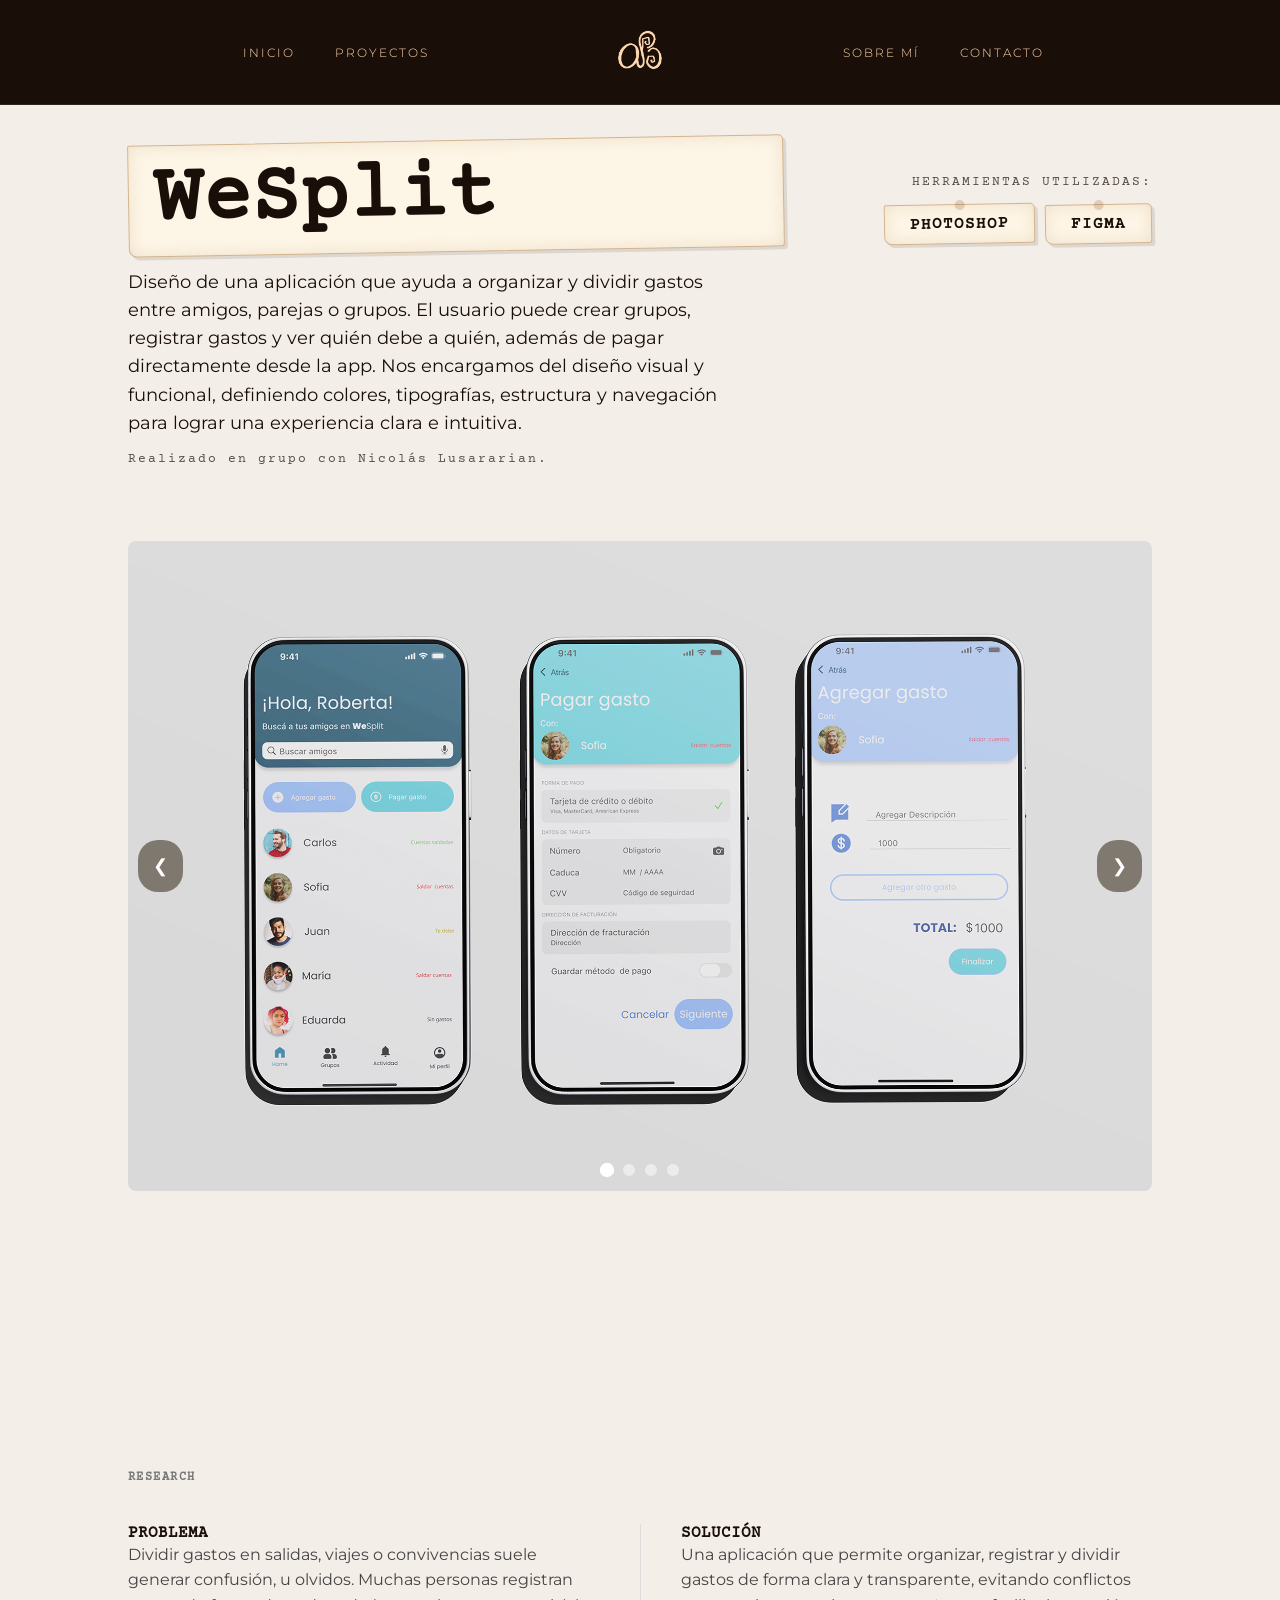
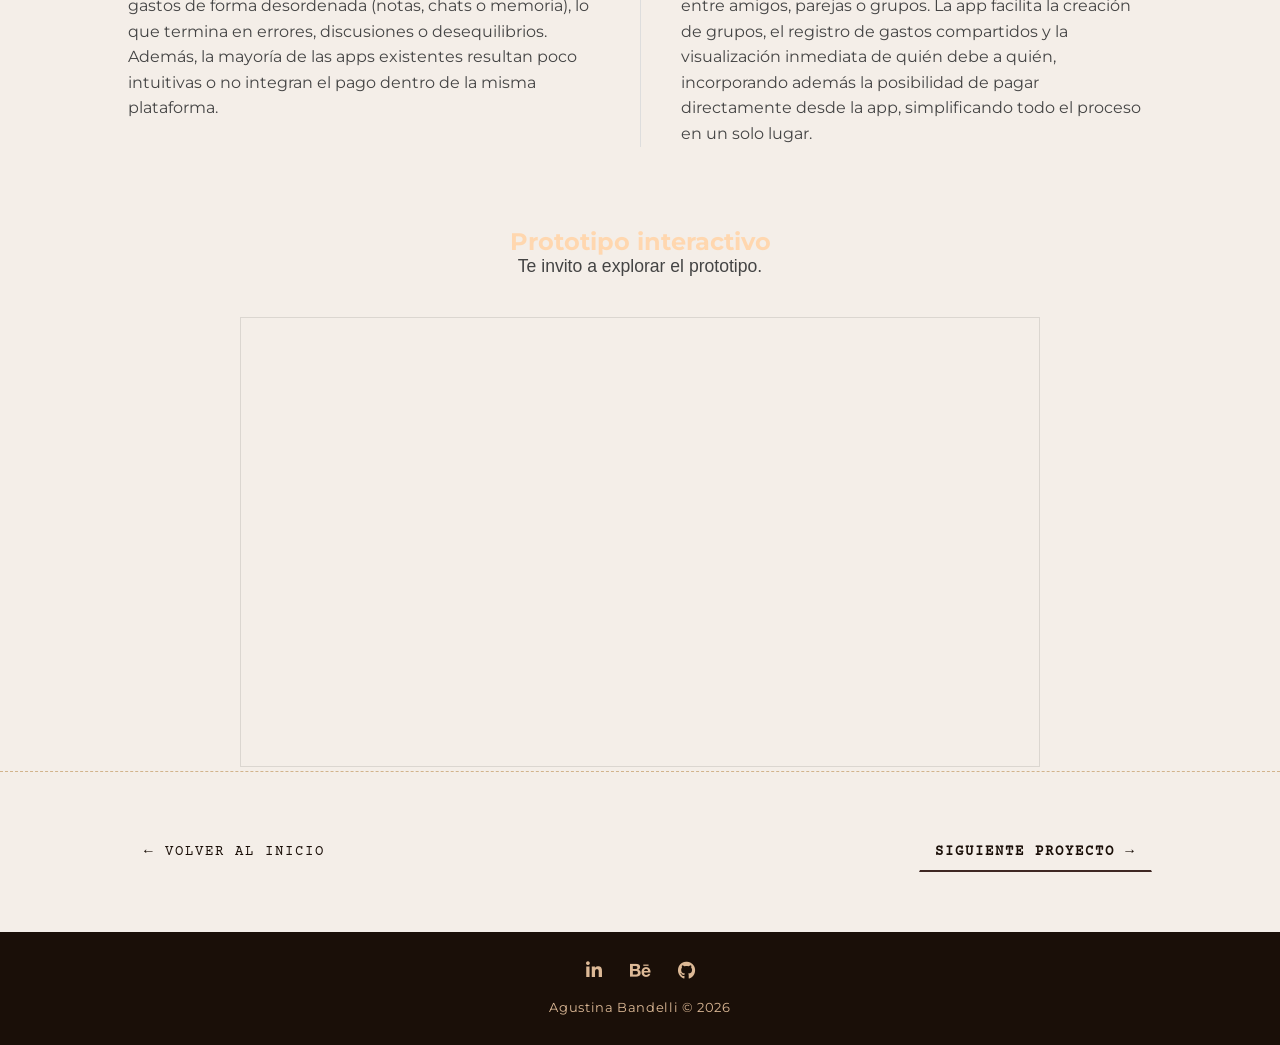
==== proyecto-app.html @ 36030539 "primer commit: mi proyecto inicial" ====
<!DOCTYPE html>
<html lang="es">
<head>
    <meta charset="UTF-8">
    <meta name="viewport" content="width=device-width, initial-scale=1.0">
    <link rel="stylesheet" href="estilos.css">
    <link href="https://fonts.googleapis.com/css2?family=Ballet:opsz@16..72&family=Cormorant+Garamond:wght@300;400;600&family=Montserrat:wght@300;400&display=swap" rel="stylesheet">
   <link rel="stylesheet" href="https://cdnjs.cloudflare.com/ajax/libs/font-awesome/6.5.1/css/all.min.css">
    <title>Portfolio | Agustina Bandelli</title>
</head>
<body>


<body>

    <nav class="nav-principal nav-fija-proyecto">
        <div class="nav-container">
            <div class="nav-links desktop-only">
                <a href="index.html">INICIO</a>
                <a href="#proyectos">PROYECTOS</a>
            </div>

            <a href="index.html" class="nav-logo">
                <img src="img/logo-chico-agustina-bandelli.png" alt="">
            </a>
            
            <div class="nav-links desktop-only">
                <a href="#sobre-mi">SOBRE MÍ</a>
                <a href="#contacto">CONTACTO</a>
            </div>

            <button class="menu-toggle noVisibleDesktop" id="menu-toggle" aria-label="Abrir menú">
  <span class="menu-icon noVisibleDesktop">☰</span>
  <span class="close-icon noVisibleDesktop">✕</span>
</button>
        </div>
    </nav>

    
    <section class="detalle-proyecto">
    <div class="proyecto-header">
        <div class="columna-izquierda">
            <h2 class="proyecto-titulo">WeSplit</h2>
            <p class="proyecto-descripcion">
                Diseño de una aplicación que ayuda a organizar y dividir gastos entre amigos, parejas o grupos. 
                El usuario puede crear grupos, registrar gastos y ver quién debe a quién, además de pagar 
                directamente desde la app. Nos encargamos del diseño visual y funcional, definiendo colores, 
                tipografías, estructura y navegación para lograr una experiencia clara e intuitiva.
            </p>
    
           <p class="label-herramientas">Realizado en grupo con Nicolás Lusararian.</p>
        </div>
        
        <div class="columna-derecha">
            <span class="label-herramientas">HERRAMIENTAS UTILIZADAS:</span>
            <div class="tags-container">
                <span class="btn-papel-antiguo">Photoshop</span>
                <span class="btn-papel-antiguo">Figma</span>
            </div>
        </div>
    </div>

    <!-- <div class="proyecto-imagen-full">
        <img src="img/wesplit-01.png" alt="Pantallas de WeSplit">
    </div> -->

    <div class="slider-container">
        <div class="slider">
            <div class="slide">
                <img src="img/wesplit-01.png" alt="Paisaje 1">
            </div>
            <div class="slide">
                <img src="img/wesplit-02.png" alt="Paisaje 2">
            </div>
            <div class="slide">
                <img src="img/wesplit-03.png" alt="Paisaje 3">
            </div>
            <div class="slide">
                <img src="img/wesplit-04.png" alt="Paisaje 4">
            </div>
        </div>
        
        <button class="prev">❮</button>
        <button class="next">❯</button>
        
        <div class="dots"></div>
    </div>


</section>

<section class="detalle-proyecto">
  <h3 class="eyebrow">RESEARCH</h3>

  <div class="research-grid">
    <div class="block">
      <h4 class="title">PROBLEMA</h4>
      <p>
        Dividir gastos en salidas, viajes o convivencias  suele generar confusión, u olvidos. Muchas personas registran gastos de forma desordenada (notas, chats o memoria), lo que termina en errores, discusiones o desequilibrios. Además, la mayoría de las apps existentes resultan poco intuitivas o no integran el pago dentro de la misma plataforma.
      </p>
    </div>

    <div class="divider"></div>

    <div class="block">
      <h4 class="title">SOLUCIÓN</h4>
      <p>
        Una aplicación que permite organizar, registrar y dividir gastos de forma clara y transparente, evitando conflictos entre amigos, parejas o grupos. La app facilita la creación de grupos, el registro de gastos compartidos y la visualización inmediata de quién debe a quién, incorporando además la posibilidad de pagar directamente desde la app, simplificando todo el proceso en un solo lugar.
      </p>
    </div>
  </div>

</section>

<section class="prototipos-section large-container">
  <h2>Prototipo interactivo</h2>
  <p class="intro-text">
    Te invito a explorar el prototipo.
  </p>

  <div class="prototipos-container">
    <div class="prototipo">
      <iframe style="border: 1px solid rgba(0, 0, 0, 0.1);" width="800" height="450" src="https://embed.figma.com/proto/IORigceQZfmXytnATFCV9f/WeSplit-App?node-id=103-1793&scaling=contain&content-scaling=fixed&page-id=2%3A3&embed-host=share" allowfullscreen></iframe>
    </div>
  </div>
</section>


<section class="navegacion-proyectos">
    <a href="index.html" class="btn-volver">
        <span class="flecha">←</span> VOLVER AL INICIO
    </a>
    
    <a href="proximo-proyecto.html" class="btn-siguiente">
        SIGUIENTE PROYECTO <span class="flecha">→</span>
    </a>
</section>


<footer class="footer">
        <div class="footer-social">
            <a href="https://www.linkedin.com/in/agustina-bandelli-8b76921b4/" target="_blank" aria-label="LinkedIn">
                <i class="fa-brands fa-linkedin-in"></i>
            </a>
            <a href="https://www.behance.net/agustinbandell" target="_blank" aria-label="Behance">
                <i class="fa-brands fa-behance"></i>
            </a>
            <a href="https://github.com/agubandelli" target="_blank" aria-label="GitHub">
                <i class="fa-brands fa-github"></i>
            </a>
        </div>
        <p>Agustina Bandelli © 2026</p>
    </footer>





     <!-- JS -->
  <script src="script.js"></script>
</body>
</html>
---- estilos.css ----
/* ===== VARIABLES Y RESET ===== */
:root {
    --color-crema: #FFD7AF;
    --color-oscuro: #1a0f08;
    --serif-font: 'Cormorant Garamond', serif;
    --script-font: 'Ballet', cursive;
    --sans-font: 'Montserrat', sans-serif;
}

* {
    margin: 0;
    padding: 0;
    box-sizing: border-box;
}

html {
    scroll-behavior: smooth;
}

body {
    min-height: 100vh;
    width: 100%;
    background: linear-gradient(rgba(26, 15, 8, 0.5), rgba(26, 15, 8, 0.5)), 
                url('img/header-pagina-web.png') no-repeat center center fixed;
    background-size: cover;
    color: var(--color-crema);
    font-family: var(--sans-font);
}


.titulo-madera {
    position: absolute;
    /* 1. Posicionamiento centrado */
    top: 5%; /* Ajustá este % para subir o bajar la placa según tu imagen */
    left: 50%;
    transform: translateX(-50%) rotate(-0.5deg); /* El rotate le da el toque manual */
    z-index: 10; /* Por encima de la imagen del mueble */

    /* 2. Estética de Madera */
    background-color: #3e2723; /* Marrón oscuro madera */

    padding: 10px 30px;
    color: var(--color-crema); /* Tu color crema para el texto */
    font-family: 'Maquina', Courier, monospace;
    font-size: 1.2rem;
    text-transform: uppercase;
    letter-spacing: 4px;
    white-space: nowrap; /* Para que no se rompa en dos líneas */

    /* 3. Bordes y Sombras (Efecto Placa) */
    border: 2px solid #2a1b19;
    border-radius: 3px;
    box-shadow: 
        0 4px 8px rgba(0,0,0,0.5), 
        inset 0 0 15px rgba(0,0,0,0.4);
    
    /* 4. Tornillos (Opcional - solo si sos detallista) */
    border-left: 8px solid #2a1b19;
    border-right: 8px solid #2a1b19;
}

/* ===== TIPOGRAFÍA PERSONALIZADA ===== */
@font-face {
    font-family: "Maquina";
    src: url(tipo/CourierPrime-Regular.ttf);
}

/* ===== NAVEGACIÓN ===== */
.nav-principal {
    position: fixed;
    top: 0;
    width: 100%;
    z-index: 1000;
    padding: 40px 0;
    transition: all 0.5s ease;
    background: transparent;
}

.nav-scrolled {
    padding: 15px 0;
    background: rgba(26, 15, 8, 0.85);
    backdrop-filter: blur(10px);
    border-bottom: 1px solid rgba(245, 230, 211, 0.1);
}

.nav-container {
    max-width: 1200px;
    margin: 0 auto;
    display: grid;
    grid-template-columns: 1fr auto 1fr;
    align-items: center;
    padding: 0 30px;
}

.nav-links {
    display: flex;
    gap: 40px;
    justify-content: center;
}

.nav-links a {
    text-decoration: none;
    color: var(--color-crema);
    font-size: 0.75rem;
    letter-spacing: 2px;
    font-weight: 300;
    transition: opacity 0.3s;
}

.nav-links a:hover {
    opacity: 0.6;
}

.nav-logo img {
    height: 70px;
    transition: height 0.5s ease;
}

.nav-scrolled .nav-logo img {
    height: 50px;
}

/* Botón menú móvil */
.menu-toggle {
    display: none;
    background: none;
    border: none;
    color: var(--color-crema);
    font-size: 26px;
    cursor: pointer;
    width: 40px;
    height: 40px;
    align-items: center;
    justify-content: center;
}

.menu-toggle .close-icon {
    display: none;
}

/* ===== HERO ===== */
.hero {
    height: 100vh;
    width: 100%;
    display: flex;
    align-items: center;
    justify-content: center;
    text-align: center;
}

.hero-content {
    padding: 2rem;
}

.delay-content {
    opacity: 0;
    transform: translateY(12px);
    animation: fadeInUp 0.7s ease forwards;
    animation-delay: 0.45s;
}

@keyframes fadeInUp {
    to {
        opacity: 1;
        transform: translateY(0);
    }
}

h1 {
    font-size: clamp(2.5rem, 8vw, 5rem);
    line-height: 1.2;
    margin: 0;
    color: var(--color-crema);
}

.mi-especial {
    font-family: "Maquina";
    font-size: 1.2em;
    font-weight: 400;
}

.gabinete-especial {
    font-family: var(--script-font);
    font-weight: 800;
    font-size: 1.2em;
    color: var(--color-crema);
}

.resto-titulo {
    font-family: "Maquina";
    font-weight: 400;
    font-size: 1.2em;
}

.autor {
    margin-top: 1.2rem;
    font-size: 0.8rem;
    letter-spacing: 2.5px;
    font-family: var(--sans-font);
    text-transform: uppercase;
    opacity: 0;
    animation: fadeInUp 0.5s ease forwards;
    animation-delay: 0.7s;
}

/* ===== SECCIÓN SCROLL FRASES ===== */
.scroll-container {
    min-height: 150vh;
    display: flex;
    flex-direction: column;
    justify-content: center;
    align-items: center;
    gap: 30vh;
    padding: 20vh 2rem;
}

.parrafo {
    font-family: "Maquina";
    font-size: clamp(1.8rem, 6vw, 2.8rem);
    font-weight: 450;
    color: var(--color-crema);
    line-height: 1.2;
    max-width: 800px;
    text-align: center;
    opacity: 0;
    transition: opacity 0.1s ease;
}

.parrafo-izquierda {
    transform: translateX(-40%);
}

.parrafo-derecha {
    transform: translateX(40%);
}

.parrafo.visible {
    opacity: 1;
    transform: translateX(0) translateY(0);
    transition: transform 0.6s cubic-bezier(0.2, 0.9, 0.4, 1.1), opacity 0.5s ease;
}

/* ===== GABINETE INTERACTIVO ===== */
/* Aseguramos que el contenedor de la imagen no meta espacios raros */
.gabinete-interactivo picture {
    display: block;
    width: 100%;
}

.mueble-img {
    width: 100%;
    height: auto;
    display: block;
}

 .gabinete-interactivo {
    position: relative;
    width: 100%;
    max-width: 800px;
    margin: 0 auto 60px;
}

.mueble-img {
    width: 100%;
    height: auto;
    display: block;
}

.capa-objetos {
    position: absolute;
    top: 0;
    left: 0;
    width: 100%;
    height: 100%;
}

.item-gabinete {
    position: absolute;
    display: block;
    transition: transform 0.3s ease;
}

.item-gabinete img {
    width: 100%;
    height: auto;
    filter: drop-shadow(2px 5px 5px rgba(0,0,0,0.5));
}

/* Posicionamiento de cada objeto (relativo al gabinete) */
 .item-sobreMi {
    top: 65%;
    left: 52%;
    width: 10%;
}
.item-bodega {
    top: 65%;
    left: 83%;
    width: 9%;
}
.item-vinilo {
    top: 26%;
    left: 74%;
    width: 12%;
}
.item-folleto {
    top: 74%;
    left: 65%;
    width: 13%;
}
.item-app {
    top: 70%;
    left: 8%;
    width: 13%;
}
.item-caja {
    top: 32%;
    left: 13%;
    width: 15%;
}
.item-contacto {
    top: 43%;
    left: 52%;
    width: 9%;
} 

/* Efectos hover */
.item-sobreMi:hover img {
    animation: swing 1.5s ease-in-out infinite;
    transform-origin: top center;
}
@keyframes swing {
    0%, 100% { transform: rotate(0deg); }
    25% { transform: rotate(10deg); }
    75% { transform: rotate(-10deg); }
}
.item-bodega:hover,
.item-vinilo:hover,
.item-folleto:hover,
.item-app:hover,
.item-caja:hover {
    transform: scale(1.1);
}

/* Efecto sobre abierto/cerrado */
.sobre-img {
    width: 100%;
    height: auto;
    display: block;
    transition: opacity 0.2s;
}
.cerrado {
    position: relative;
    opacity: 1;
    z-index: 1;
}
.abierto {
    position: absolute;
    bottom: 0;
    left: 0;
    opacity: 0;
    z-index: 2;
}
.item-contacto:hover .cerrado {
    opacity: 0;
}
.item-contacto:hover .abierto {
    opacity: 1;
}



/* Sección del papel */
        .papel-seccion {
            position: relative;
            width: 90%;
            max-width: 900px;
            margin: 120px auto 60px;
            display: flex;
            justify-content: center;
            align-items: center;
        }
        
        .papel-fondo {
            width: 100%;
            height: auto;
            display: block;
            filter: drop-shadow(0 10px 15px rgba(0,0,0,0.3));
        }
        
        .texto-sobre-papel {
            position: absolute;
            top: 50%;
            left: 50%;
            transform: translate(-50%, -50%);
            width: 80%;
            max-width: 650px;
            text-align: left;
            color: #2b1a0e; /* Color tinta oscura */
            font-family: "Maquina", "Courier Prime", monospace;
            padding: 20px;
        }
        
        #typewriter-text {
            font-size: clamp(1rem, 3vw, 1.4rem);
            line-height: 1.8;
        }
        
        #typewriter-text p {
            margin-bottom: 0.8rem;
            opacity: 0;
            visibility: hidden;
        }
        
        /* El cursor parpadeante */
        .cursor::after {
            content: '|';
            animation: cursorBlink 0.8s infinite;
            font-weight: bold;
        }
        
        @keyframes cursorBlink {
            0%, 100% { opacity: 0; }
            50% { opacity: 1; }
        }
        
        /* Estilo para los datos (email y teléfono) */
        .dato-contacto {
            font-weight: bold;
            border-bottom: 1px dashed #2b1a0e;
            cursor: pointer;
            transition: opacity 0.2s;
        }
        .dato-contacto:hover {
            opacity: 0.7;
        }
        
        

.sello-decorativo {
    position: absolute;
    top: 8%;          /* Ajusta estos valores según la posición exacta que quieras */
    right: 45%;        /* respecto al papel */
    width: 20%;       /* Tamaño relativo al ancho del papel */
    max-width: 110px;
    height: auto;
    transform: rotate(12deg); /* Ligera rotación para realismo */
    filter: drop-shadow(3px 3px 5px rgba(0,0,0,0.2));
    z-index: 5;       /* Por encima del texto (que está en z-index implícito 1) */
    pointer-events: none; /* Para que no bloquee los clics en los datos */
    transition: transform 0.2s ease;
}

/* Opcional: efecto sutil al pasar el mouse */
.sello-decorativo:hover {
    transform: rotate(8deg) scale(1.02);
pointer-events: none;

}






/* ========================================= */
/* MODAL DE CONTACTO (Estilos Corregidos)    */
/* ========================================= */

/* Fondo oscuro detrás del modal */
.modal-overlay {
    position: fixed;
    top: 0;
    left: 0;
    width: 100%;
    height: 100%;
    background: rgba(0, 0, 0, 0.85);
    display: none; /* Empieza oculto */
    justify-content: center;
    align-items: center;
    z-index: 2000;
    backdrop-filter: blur(5px);
}

.modal-overlay.active {
    display: flex;
}

/* El Papel */
.modal-overlay .papel-contacto {
    position: relative;
    width: 90%;
    max-width: 550px;
    min-height: 400px; /* Altura mínima para que no se achate */
    background-image: url('img/papel-contacto.png'); 
    background-size: cover; /* Cambiado a cover para que no se deforme */
    background-position: center;
    padding: 60px 50px;
    
    /* Para centrar el texto adentro */
    display: flex;
    flex-direction: column;
    justify-content: center;
    
    /* Animación */
    transform: scale(0.7);
    opacity: 0;
    transition: all 0.4s cubic-bezier(0.175, 0.885, 0.32, 1.275);
    box-shadow: 0 15px 35px rgba(0,0,0,0.6); /* Sombra linda */
}

.modal-overlay.active .papel-contacto {
    transform: scale(1);
    opacity: 1;
}

/* Botón de cerrar */
.btn-cerrar {
    position: absolute;
    top: 15px;
    right: 25px;
    font-size: 35px;
    cursor: pointer;
    color: #1a0f08; /* Oscuro para que se vea */
    z-index: 10;
    transition: transform 0.2s ease;
}

.btn-cerrar:hover {
    transform: scale(1.2);
}

/* El sello (si está separado de la imagen del papel) */
.modal-overlay .sello {
    position: absolute;
    top: -20px;
    right: 40px;
    width: 80px;
    height: auto;
    transform: rotate(15deg);
}

/* ========================================= */
/* TEXTO DENTRO DEL MODAL                    */
/* ========================================= */
.titulo-maquina {
    font-family: 'Maquina', Courier, monospace;
    font-size: 2.2rem;
    margin-bottom: 20px;
    color: #1a0f08 !important; /* Forzamos color oscuro */
    border-bottom: 2px dashed rgba(26, 15, 8, 0.3); /* Un detallito de carta */
    padding-bottom: 10px;
}

/* El contenedor del texto animado */
#typewriter-modal {
    color: #1a0f08 !important; /* Tinta oscura */
    font-family: 'Maquina', Courier, monospace;
    font-size: 1.1rem;
    line-height: 1.6;
    text-align: left;
}

/* Los párrafos que inyecta JavaScript */
#typewriter-modal p {
    color: #1a0f08 !important; /* IMPORTANTÍSIMO: rompe la herencia del color crema */
    margin-bottom: 15px;
}

/* FUERZA BRUTA PARA EL COLOR DEL TEXTO */

/* Esto afecta a CUALQUIER párrafo que esté dentro de un papel de contacto o sobre mí */
.papel-contacto p, 
.papel-sobre-mi p,
#typewriter-modal p,
#typewriter-sobreMi p {
    color: #1a0f08 !important; /* El color oscuro de la tinta */
    opacity: 1 !important;     /* Por si hay alguna transparencia */
    font-family: 'Maquina', Courier, monospace !important;
}

/* También para el contenedor por si las moscas */
.introduccion, 
#typewriter-modal, 
#typewriter-sobreMi {
    color: #1a0f08 !important;
}

/* ================= SOBRE MI =============== */
#modalSobreMi .papel-contacto {
    background-image: url('img/papel-sobremi.png'); 
    background-size: 100% 100%;
    background-repeat: no-repeat;
    
    /* Achicamos el papel en sí */
    width: 85%; 
    max-width: 500px; /* Reducido para que sea más estilizado */
    min-height: 600px;
    
    /* Aumentamos el padding para que el texto se "meta" más adentro */
    padding: 100px 80px; 
    
    display: flex;
    flex-direction: column;
    justify-content: flex-start;
    align-items: center; /* Centra el contenido horizontalmente */
}

/* Ajuste del área específica del texto animado */
#typewriter-sobreMi {
    width: 100%;
    max-width: 350px; /* Esto achica el "ancho" del bloque de texto */
    text-align: left;
    line-height: 1.6;
    font-size: 0.95rem; /* Letra un poco más pequeña para que se vea más elegante */
}










/*======= PROYECTOS ===== */
/* --- PROYECTOSSSSSSSSSSSSSSSSSSSSSSSSSS --- */
.detalle-proyecto {
    padding: 140px 10% 80px 10%; 
    background-color: #f4eee8; 
    color: #1a0f08;
    font-family: "Maquina";
}

.proyecto-header {
    display: flex;
    justify-content: space-between;
    align-items: flex-start;
    margin-bottom: 60px;
    gap: 40px;
}

.columna-izquierda {
    flex: 2; /* Toma más espacio */
}

.proyecto-titulo {
    /* Reset de estilos de botón */
    background: #fdf5e6; /* Color papel hueso */
    border: 1px solid #d2b48c; /* Borde color canela suave */

    padding: 10px 25px;
    position: relative;
    
    /* Tipografía coherente con tu diseño */
    font-family: 'Maquina', Courier, monospace;
    color: #1a0f08;
    font-size: 5rem;
    font-weight: bold;

    letter-spacing: 1px;

    /* Efecto de recorte de papel */
    box-shadow: 3px 3px 0px rgba(26, 15, 8, 0.1), 
                inset 0 0 15px rgba(210, 180, 140, 0.3);
    
    /* Un toque de rotación para que se vea "analógico" */
    transform: rotate(-1deg);
    transition: all 0.3s ease;
    
    /* Para que no se vea perfecto, bordes levemente desiguales */
    border-radius: 2px 5px 3px 8px;
    margin-bottom: 1rem;
}

.proyecto-descripcion {
    font-family: var(--sans-font);
    font-size: 1.1rem;
    line-height: 1.6;
    max-width: 600px;
}

.columna-derecha {
    flex: 1;
    text-align: right;
    padding-top: 20px;
}

.label-herramientas {
    display: block;
    font-size: 0.8rem;
    letter-spacing: 2px;
    margin-bottom: 15px;
    margin-top: 15px;
    opacity: 0.7;
    font-family: "Maquina";
}

.tags-container {
    display: flex;
    gap: 10px;
    justify-content: flex-end;
}

.btn-papel-antiguo {
    /* Reset de estilos de botón */
    background: #fdf5e6; /* Color papel hueso */
    border: 1px solid #d2b48c; /* Borde color canela suave */

    padding: 10px 25px;
    position: relative;
    
    /* Tipografía coherente con tu diseño */
    font-family: 'Maquina', Courier, monospace;
    color: #1a0f08;
    font-size: 1rem;
    font-weight: bold;
    text-transform: uppercase;
    letter-spacing: 1px;

    /* Efecto de recorte de papel */
    box-shadow: 3px 3px 0px rgba(26, 15, 8, 0.1), 
                inset 0 0 15px rgba(210, 180, 140, 0.3);
    
    /* Un toque de rotación para que se vea "analógico" */
    transform: rotate(-1deg);
    transition: all 0.3s ease;
    
    /* Para que no se vea perfecto, bordes levemente desiguales */
    border-radius: 2px 5px 3px 8px;
}




/* Decoración: un puntito de pegamento o chinche (opcional) */
.btn-papel-antiguo::before {
    content: '';
    position: absolute;
    top: -5px;
    left: 50%;
    transform: translateX(-50%);
    width: 10px;
    height: 10px;
    background: rgba(139, 69, 19, 0.2); /* Una manchita sutil */
    border-radius: 50%;
}

/* .proyecto-imagen-full img {
    width: 100%;
    height: auto;
    display: block;
    border-radius: 4px; 
} */

.slider-container {
    position: relative;
    width: 100%;
    max-width: 1100px; /* Un poco más ancho para que acompañe la altura */
    margin: 60px auto;
    overflow: hidden;
    border-radius: 8px;
    
    /* OPCIÓN A: Altura fija (usa esta si quieres que siempre mida lo mismo) */
    height: 650px; 
    
    /* OPCIÓN B: Altura fluida basada en pantalla (se adapta a la ventana) */
    /* height: 70vh; */ 
}

.slider {
    display: flex;
    height: 100%; /* Para que ocupe el alto del contenedor */
    transition: transform 0.5s ease-in-out;
}

.slide {
    min-width: 100%;
    height: 100%;
}

.slide img {
    width: 100%;
    height: 100%;
    /* CLAVE: esto hace que la imagen cubra todo el espacio alto 
       sin deformarse (se recorta un poquito a los costados) */
    object-fit: cover; 
    
    /* Si prefieres que se vea la imagen completa aunque sobren bordes: */
    /* object-fit: contain; */
}
        /* Botones de navegación */
        button {
            position: absolute;
            top: 50%;
            transform: translateY(-50%);
            background: rgba(39, 24, 6, 0.5);
            color: white;
            border: none;
            padding: 15px;
            cursor: pointer;
            font-size: 18px;
            transition: 0.3s;
            z-index: 10;
            border-radius: 20px;
        }

        button:hover {
            background: rgba(0,0,0,0.8);
        }

        .prev {
            left: 10px;
        }

        .next {
            right: 10px;
        }

        /* Indicadores/puntos */
        .dots {
            position: absolute;
            bottom: 15px;
            left: 50%;
            transform: translateX(-50%);
            display: flex;
            gap: 10px;
            z-index: 10;
        }

        .dot {
            width: 12px;
            height: 12px;
            border-radius: 50%;
            background: rgba(255,255,255,0.5);
            cursor: pointer;
            transition: 0.3s;
        }

        .dot.active {
            background: white;
            transform: scale(1.2);
        }

.nav-fija-proyecto {
    /* Le aplicamos los mismos estilos que tiene cuando hacés scroll */
    background: var(--color-oscuro) !important;
    backdrop-filter: blur(10px);
    border-bottom: 1px solid rgba(245, 230, 211, 0.1);
    padding: 15px 0 !important;
}

.block p {
  line-height: 1.6;
  color: #444;
  font-family: var(--sans-font);
}



/* RESEARCH: arriba, pegado a la izquierda */
.eyebrow {
  font-size: 0.75rem;
  letter-spacing: 0.12em;
  color: #777;
  margin-bottom: 40px;
}

/* Grid SOLO para problema + solución */


.research-grid {
  display: grid;
  grid-template-columns: 1fr auto 1fr;
  gap: 40px;
}

.divider {
  width: 1px;
  background: #ddd;
}



/* PROTOTIPOS */
.prototipos-section {
  text-align: center;
 
  background-color: #f4eee8;
}

.prototipos-section .intro-text {
  font-family: "Poppins", sans-serif;
  font-size: 1.1rem;
  color: #444;
  margin-bottom: 40px;
}

.prototipos-container {
  display: flex;
  justify-content: center;
  align-items: flex-start;
  gap: 40px;
  flex-wrap: wrap;
}

.prototipo {
  flex: 1 1 45%;
  text-align: center;
}


/* BOTONES DE VOVLER */
.navegacion-proyectos {
    display: flex;
    justify-content: space-between;
    align-items: center;
    padding: 60px 10%;
    background-color: #f4eee8; /* El mismo fondo que tu detalle-proyecto */
    border-top: 1px dashed #d2b48c;
}

.btn-volver, .btn-siguiente {
    text-decoration: none;
    font-family: 'Maquina', Courier, monospace;
    font-size: 0.9rem;
    color: #1a0f08;
    letter-spacing: 2px;
    transition: all 0.3s ease;
    padding: 10px 15px;
    border: 1px solid transparent;
}

.btn-volver:hover, .btn-siguiente:hover {
    background: #fdf5e6;
    border: 1px solid #d2b48c;
    transform: translateY(-2px);
    box-shadow: 2px 2px 0px rgba(26, 15, 8, 0.1);
}

.btn-siguiente {
    font-weight: bold;
    /* Un toque de color para resaltar que es el camino principal */
    border-bottom: 2px solid #3e2723; 
}

.flecha {
    display: inline-block;
    transition: transform 0.3s ease;
}

.btn-volver:hover .flecha {
    transform: translateX(-5px);
}

.btn-siguiente:hover .flecha {
    transform: translateX(5px);
}


/* VIDEO */
.demo-video {
  width: 100%;
  max-width: 800px;
  border-radius: 10px;
  box-shadow: 0 5px 15px rgba(0,0,0,0.1);
}

.proyecto-demo {
  text-align: center;

  padding: 2rem;
  display: flex;
  flex-direction: column; 
  align-items: center;
  gap: 1.5rem; 
  background-color:#f4eee8;
}


/* ===== FOOTER ===== */
.footer {
    padding: 30px 40px;
    text-align: center;
    font-size: 0.8rem;
    color: var(--color-crema);
    background-color: var(--color-oscuro);
}
.footer-social {
    display: flex;
    justify-content: center;
    gap: 28px;
    margin-bottom: 20px;
}
.footer-social a {
    text-decoration: none;
}
.footer-social i {
    color: var(--color-crema);
    font-size: 18px;
    opacity: 0.85;
    transition: opacity 0.3s, transform 0.3s;
}
.footer-social a:hover i {
    opacity: 1;
    transform: translateY(-3px);
}
.footer p {
    opacity: 0.85;
    letter-spacing: 0.05em;
}

/* ===== RESPONSIVE ===== */
/* Desktop: ocultar botón hamburguesa */
@media (min-width: 1025px) {

    .desktop-only {
        display: flex !important;
    }
    .menu-toggle {
        display: none !important;
    }

    .gabinete-interactivo {
        max-width: 1000px; /* O el ancho que prefieras para desktop */
    }
}

/* Tablet y Móvil */
@media (max-width: 1024px) {
    .nav-container {
        grid-template-columns: auto 1fr auto;
    }
    .desktop-only {
        display: none;
    }

    
    .menu-toggle {
        display: flex;
        justify-self: end;
    }
    .nav-logo {
        justify-self: start;
    }
    .nav-principal {
        padding: 25px 0;
    }
    
    /* Menú móvil activo */
    .nav-principal.active {
        background: rgba(26, 15, 8, 0.95);
        backdrop-filter: blur(10px);
        height: 100vh;
    }
    .nav-principal.active .nav-container {
        display: flex;
        flex-direction: column;
        justify-content: center;
        align-items: center;
        height: 100vh;
        position: relative;
    }
    .nav-principal.active .desktop-only {
        display: flex !important;
        flex-direction: column;
        align-items: center;
        gap: 30px;
        margin: 30px 0;
    }
    .nav-principal.active .nav-links a {
        font-size: 1.2rem;
    }
    .nav-principal.active .nav-logo {
        order: -1;
        margin-bottom: 40px;
    }
    .nav-principal.active .menu-toggle {
        position: absolute;
        top: 25px;
        right: 30px;
    }
    .nav-principal.active .menu-icon {
        display: none;
    }
    .nav-principal.active .close-icon {
        display: block;
    }
    
    /* Ajustes de gabinete en móvil */
    .gabinete-interactivo {
        max-width: 90%;
    }

    /* Achicamos el papel para que no toque los bordes del celu */
    .modal-overlay .papel-contacto,
    #modalSobreMi .papel-contacto {
        width: 92%;
        max-width: 340px; /* Ancho ideal para celulares */
        min-height: 500px; /* Un poco menos alto */
        padding: 60px 30px; /* Mucho menos padding lateral */
        background-size: 100% 100%;
    }

    /* Ajustamos el tamaño del texto para que quepa bien */
    .titulo-maquina {
        font-size: 1.5rem; /* Título más chico */
        margin-bottom: 15px;
    }

    #typewriter-modal, 
    #typewriter-sobreMi {
        font-size: 0.9rem; /* Letra un poco más pequeña */
        max-width: 100%;   /* Que use todo el ancho disponible del padding */
        line-height: 1.4;
    }

    /* El botón de cerrar (la X) un poco más grande para el dedo */
    .btn-cerrar {
        top: 10px;
        right: 15px;
        font-size: 30px;
    }

    .proyecto-header {
        flex-direction: column; /* Se apila en tablet/móvil */
        text-align: left;
    }
    
    .columna-derecha {
        text-align: left;
    }
    
    .tags-container {
        justify-content: flex-start;
    }
    
    .proyecto-titulo {
        font-size: 3rem;
    }


    /* ===== GABINETE INTERACTIVO ===== */
.gabinete-interactivo {
    position: relative;
    width: 100%;
    max-width: 800px;
    margin: 0 auto 60px;
}

.mueble-img {
    width: 100%;
    height: auto;
    display: block;
}

.capa-objetos {
    position: absolute;
    top: 0;
    left: 0;
    width: 100%;
    height: 100%;
}

.item-gabinete {
    position: absolute;
    display: block;
    transition: transform 0.3s ease;
}

.item-gabinete img {
    width: 100%;
    height: auto;
    filter: drop-shadow(2px 5px 5px rgba(0,0,0,0.5));
}

/* Posicionamiento de cada objeto (relativo al gabinete) */
.item-sobreMi {
    top: 56%;
    left: 64%;
    width: 24%;
}
.item-bodega {
    top: 79%;
    left: 70%;
    width: 16%;
}
.item-vinilo {
    top: 79%;
    left: 40%;
    width: 22%;
}
.item-folleto {
    top: 84%;
    left: 11%;
    width: 25%;
}
.item-app {
    top: 17%;
    left: 65%;
    width: 23%;
}
.item-caja {
    top: 19%;
    left: 10%;
    width: 25%;
}
.item-contacto {
    top: 42%;
    left: 65%;
    width: 24%;
}

}

/* Móvil pequeño */
@media (max-width: 768px) {
    .nav-container {
        padding: 0 20px;
    }
    .nav-logo img {
        height: 50px;
    }
    .nav-scrolled .nav-logo img {
        height: 40px;
    }
    .footer {
        padding: 20px;
    }
    
    /* Ajustar posiciones del gabinete para que no se desborden */
    .item-sobreMi { top: 56%; left: 64%; width: 24%; }
    .item-bodega { top: 79%; left: 70%; width: 16%; }
    .item-vinilo { top: 79%; left: 40%; width: 22%; }
    .item-folleto { top: 84%; left: 11%; width: 25%; }
    .item-app { top: 17%; left: 65%; width: 23%; }
    .item-caja { top: 19%; left: 10%; width: 25%; }
    .item-contacto { top: 42%; left: 65%; width: 24%; }

    .texto-sobre-papel {
                width: 85%;
                padding: 10px;
            }
            #typewriter-text {
                font-size: small;
            }

            .sello-decorativo {
        top: 5%;          /* Ajusta estos valores según la posición exacta que quieras */
    right: 45%;        /* respecto al papel */
    width: 15%; 
    }

    .modal-overlay .papel-contacto,
    #modalSobreMi .papel-contacto {
        padding: 50px 25px;
        min-height: 450px;
    }
    
    .titulo-maquina {
        font-size: 1.3rem;
    }

    .titulo-madera {
        font-size: 0.9rem;
        padding: 8px 20px;
        top: 3%; /* Un poquito más arriba en celulares */
        letter-spacing: 2px;
    }

    .research-grid {
        grid-template-columns: 1fr;
        margin-left: 0;}

        .slider-container {
        height: 400px; /* Más bajito para móvil */
    }

    

.navegacion-proyectos {
        flex-direction: column;
        gap: 30px;
        text-align: center;
    }
    
    .btn-volver, .btn-siguiente {
        width: 100%;
    }

    .prototipos-container {
    flex-direction: column;
    align-items: center; /* 🔥 CENTRA */
    gap: 32px;
  }
    
}
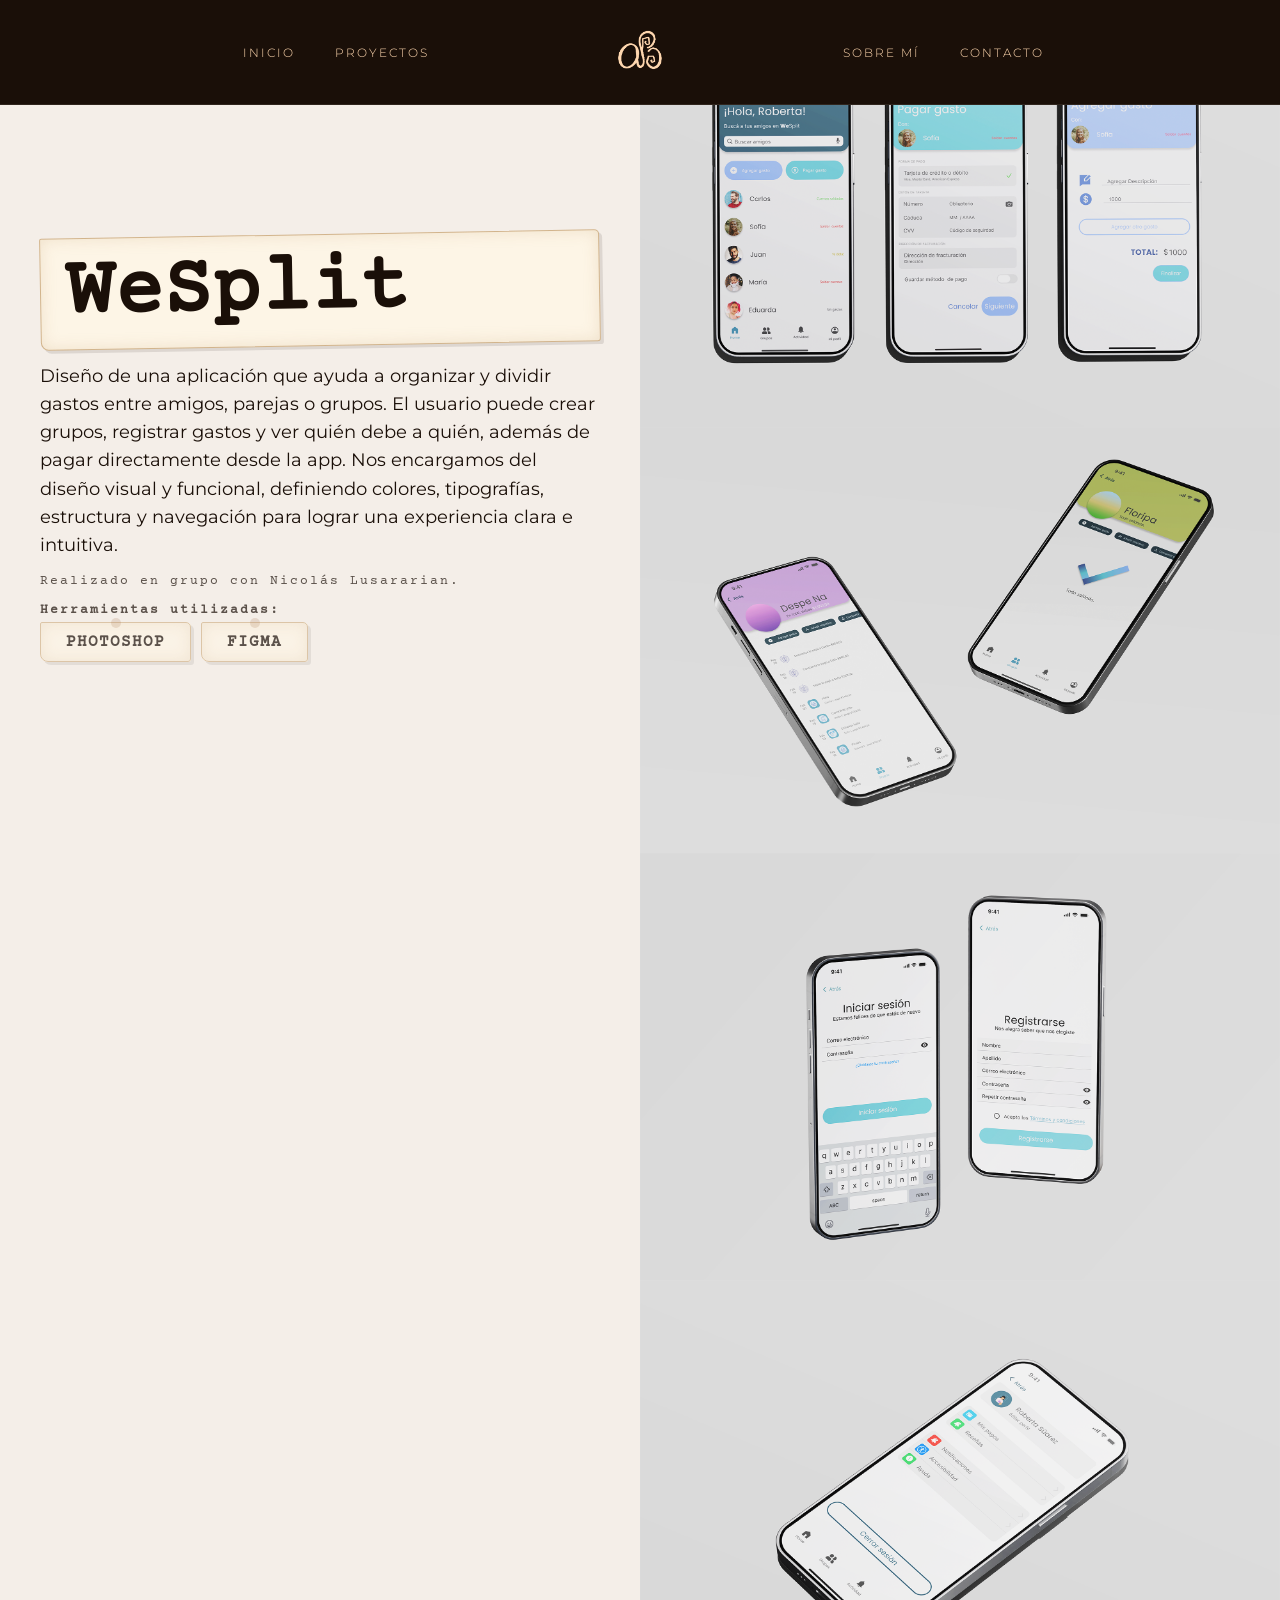
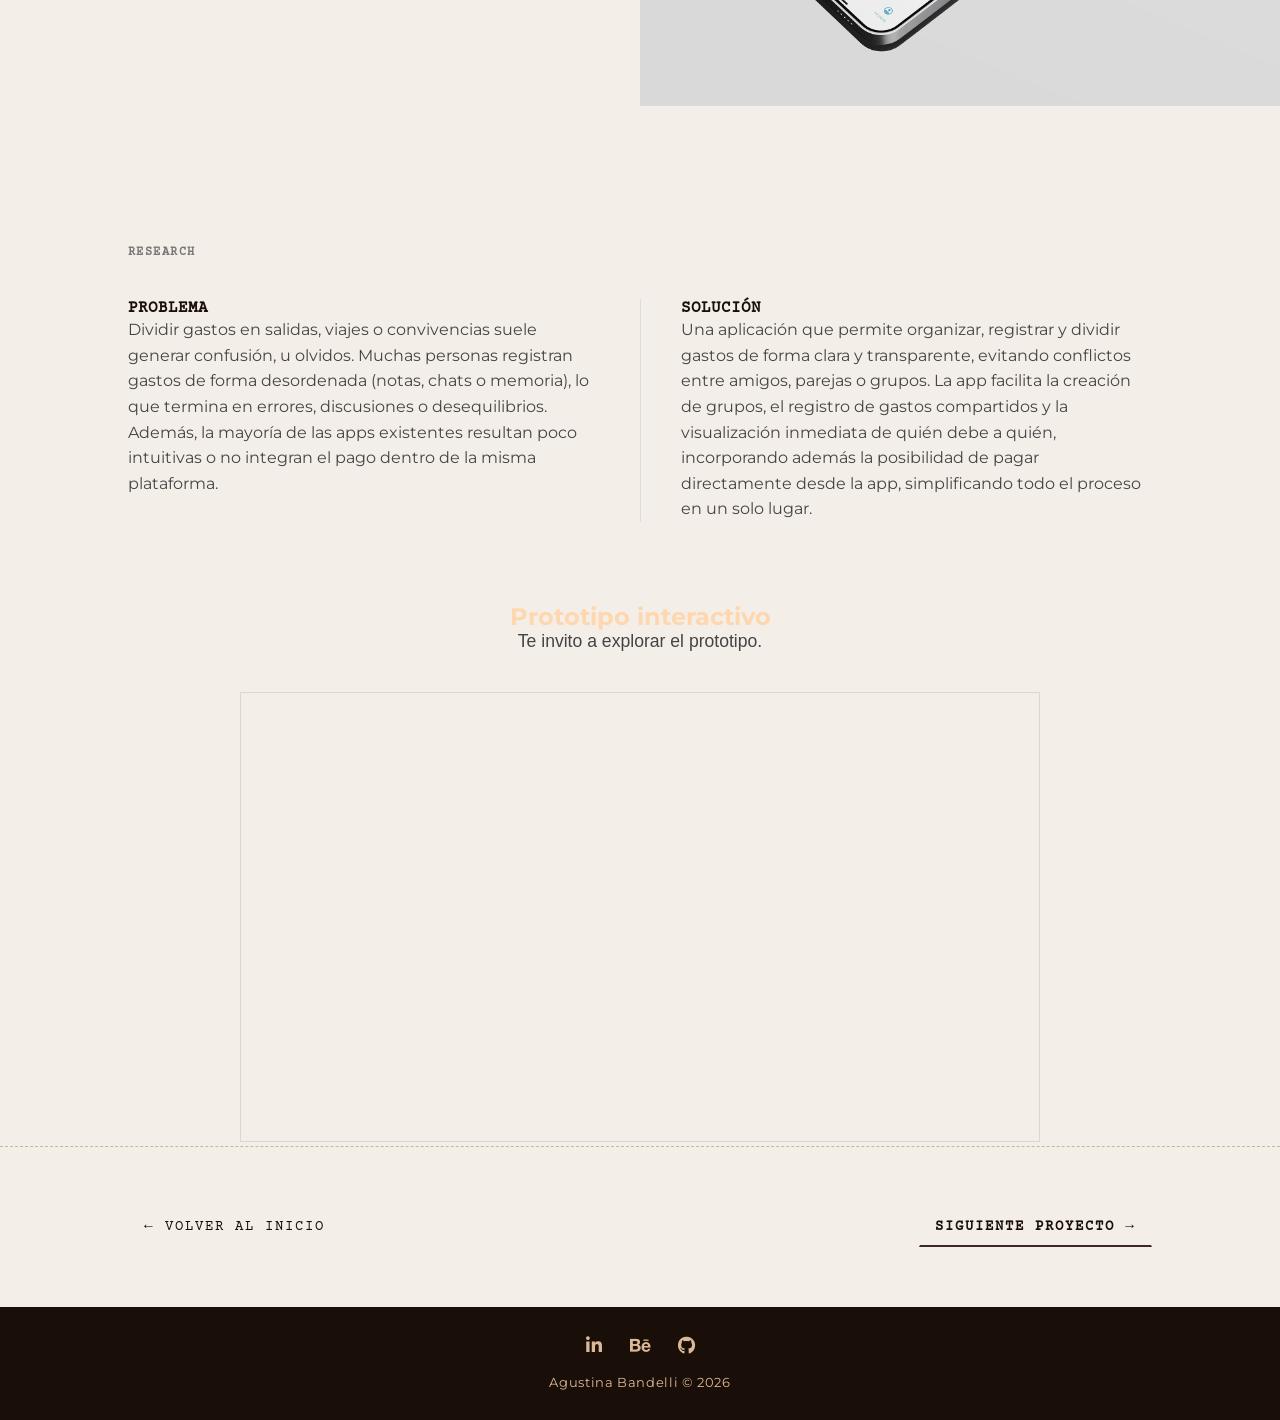
==== commit 770c72ee: "Refactor project structure and styles for improved layout and responsiveness; add landing page and u" ====
--- a/proyecto-app.html
+++ b/proyecto-app.html
@@ -36,58 +36,54 @@
         </div>
     </nav>
 
-    
-    <section class="detalle-proyecto">
-    <div class="proyecto-header">
-        <div class="columna-izquierda">
-            <h2 class="proyecto-titulo">WeSplit</h2>
-            <p class="proyecto-descripcion">
-                Diseño de una aplicación que ayuda a organizar y dividir gastos entre amigos, parejas o grupos. 
-                El usuario puede crear grupos, registrar gastos y ver quién debe a quién, además de pagar 
-                directamente desde la app. Nos encargamos del diseño visual y funcional, definiendo colores, 
-                tipografías, estructura y navegación para lograr una experiencia clara e intuitiva.
-            </p>
-    
-           <p class="label-herramientas">Realizado en grupo con Nicolás Lusararian.</p>
+
+    <section class="container-proyectos">
+        <!-- Lado izquierdo - Contenido fijo -->
+        <article class="left-side">
+            <div>
+                <h2 class="proyecto-titulo">WeSplit</h2>
+                <p class="proyecto-descripcion">
+                    Diseño de una aplicación que ayuda a organizar y dividir gastos entre amigos, parejas o grupos. El usuario puede crear grupos, registrar gastos y ver quién debe a quién, además de pagar directamente desde la app. Nos encargamos del diseño visual y funcional, definiendo colores, tipografías, estructura y navegación para lograr una experiencia clara e intuitiva.</p>
+                    <p class="label-herramientas">Realizado en grupo con Nicolás Lusararian.</p>
+
+                <div class="label-herramientas">
+                            <h4>Herramientas utilizadas:</h4>
+                            <div class="tags-container"> 
+                            <span class="btn-papel-antiguo">Photoshop</span>
+                        
+                            <span class="btn-papel-antiguo">Figma</span>
+                            </div>
+                    </div>
+            </div>
+        </article>
+
+        <!-- Lado derecho - Imágenes con scroll -->
+        <div class="right-side">
+            <!-- Imagen 1 -->
+            <div class="image-container">
+                <img src="img/wesplit-01.png" alt="mockup">
+            </div>
+
+            <!-- Imagen 2 -->
+            <div class="image-container">
+                <img src="img/wesplit-02.png" alt="mockup">
+                
+            </div>
+
+            <!-- Imagen 3 -->
+            <div class="image-container">
+                <img src="img/wesplit-03.png" alt="mockup">
+               
+            </div>
+
+            <div class="image-container">
+                <img src="img/wesplit-04.png" alt="mockup">
+               
+            </div>
+
+            
         </div>
-        
-        <div class="columna-derecha">
-            <span class="label-herramientas">HERRAMIENTAS UTILIZADAS:</span>
-            <div class="tags-container">
-                <span class="btn-papel-antiguo">Photoshop</span>
-                <span class="btn-papel-antiguo">Figma</span>
-            </div>
-        </div>
-    </div>
-
-    <!-- <div class="proyecto-imagen-full">
-        <img src="img/wesplit-01.png" alt="Pantallas de WeSplit">
-    </div> -->
-
-    <div class="slider-container">
-        <div class="slider">
-            <div class="slide">
-                <img src="img/wesplit-01.png" alt="Paisaje 1">
-            </div>
-            <div class="slide">
-                <img src="img/wesplit-02.png" alt="Paisaje 2">
-            </div>
-            <div class="slide">
-                <img src="img/wesplit-03.png" alt="Paisaje 3">
-            </div>
-            <div class="slide">
-                <img src="img/wesplit-04.png" alt="Paisaje 4">
-            </div>
-        </div>
-        
-        <button class="prev">❮</button>
-        <button class="next">❯</button>
-        
-        <div class="dots"></div>
-    </div>
-
-
-</section>
+    </section>
 
 <section class="detalle-proyecto">
   <h3 class="eyebrow">RESEARCH</h3>
@@ -131,7 +127,7 @@
         <span class="flecha">←</span> VOLVER AL INICIO
     </a>
     
-    <a href="proximo-proyecto.html" class="btn-siguiente">
+    <a href="proyecto-landing.html" class="btn-siguiente">
         SIGUIENTE PROYECTO <span class="flecha">→</span>
     </a>
 </section>
--- a/estilos.css
+++ b/estilos.css
@@ -87,11 +87,9 @@
     max-width: 1200px;
     margin: 0 auto;
     display: grid;
-    grid-template-columns: 1fr auto 1fr;
     align-items: center;
     padding: 0 30px;
 }
-
 .nav-links {
     display: flex;
     gap: 40px;
@@ -286,6 +284,8 @@
     filter: drop-shadow(2px 5px 5px rgba(0,0,0,0.5));
 }
 
+
+
 /* Posicionamiento de cada objeto (relativo al gabinete) */
  .item-sobreMi {
     top: 65%;
@@ -323,6 +323,13 @@
     width: 9%;
 } 
 
+
+.item-uvas{
+    top: 68%;
+    left: 25%;
+    width: 9%;
+} 
+
 /* Efectos hover */
 .item-sobreMi:hover img {
     animation: swing 1.5s ease-in-out infinite;
@@ -337,7 +344,8 @@
 .item-vinilo:hover,
 .item-folleto:hover,
 .item-app:hover,
-.item-caja:hover {
+.item-caja:hover,
+.item-uvas:hover {
     transform: scale(1.1);
 }
 
@@ -631,7 +639,50 @@
     color: #1a0f08;
     font-family: "Maquina";
 }
-
+.container-proyectos{
+    display: grid;
+    grid-template-columns: 1fr 1fr;
+ 
+    margin: 0 auto;
+
+   background-color: #f4eee8; 
+    
+    color: #1a0f08;
+    font-family: "Maquina";
+}
+.left-side {
+    position: sticky;
+            top: 0;
+            height: 100vh;
+            display: flex;
+            flex-direction: column;
+            justify-content: center;
+            padding: 40px;
+    
+}
+.right-side {
+    display: flex;
+    flex-direction: column;
+    
+}
+
+
+
+
+.image-container {
+    
+    overflow: hidden;
+ 
+}
+
+
+
+.image-container img {
+    width: 100%;
+    height: auto;
+    
+    display: block;
+}
 .proyecto-header {
     display: flex;
     justify-content: space-between;
@@ -697,9 +748,8 @@
 }
 
 .tags-container {
-    display: flex;
-    gap: 10px;
-    justify-content: flex-end;
+margin-top: 1rem;
+
 }
 
 .btn-papel-antiguo {
@@ -1024,29 +1074,47 @@
     .gabinete-interactivo {
         max-width: 1000px; /* O el ancho que prefieras para desktop */
     }
+
+     .nav-container {
+        grid-template-columns: 1fr auto 1fr;  /* ← agregás esto */
+    }
+    .desktop-only {
+        display: flex !important;
+    }
+    .menu-toggle {
+        display: none !important;
+    }
+    .gabinete-interactivo {
+        max-width: 1000px;
+    }
 }
 
 /* Tablet y Móvil */
 @media (max-width: 1024px) {
-    .nav-container {
-        grid-template-columns: auto 1fr auto;
-    }
+     .nav-container {
+        grid-template-columns: 1fr auto;   /* solo dos columnas */
+        align-items: center;
+    }
+
     .desktop-only {
         display: none;
     }
 
-    
     .menu-toggle {
         display: flex;
+        grid-column: 2;              /* columna derecha */
         justify-self: end;
     }
+
     .nav-logo {
+        grid-column: 1;              /* columna izquierda */
         justify-self: start;
     }
+
     .nav-principal {
         padding: 25px 0;
     }
-    
+
     /* Menú móvil activo */
     .nav-principal.active {
         background: rgba(26, 15, 8, 0.95);
@@ -1086,7 +1154,7 @@
     .nav-principal.active .close-icon {
         display: block;
     }
-    
+
     /* Ajustes de gabinete en móvil */
     .gabinete-interactivo {
         max-width: 90%;
@@ -1211,6 +1279,11 @@
     width: 24%;
 }
 
+.item-uvas{
+    top: 17%;
+    left: 42%;
+    width: 15%;
+} 
 }
 
 /* Móvil pequeño */
@@ -1236,6 +1309,11 @@
     .item-app { top: 17%; left: 65%; width: 23%; }
     .item-caja { top: 19%; left: 10%; width: 25%; }
     .item-contacto { top: 42%; left: 65%; width: 24%; }
+    .item-uvas{
+    top: 17%;
+    left: 42%;
+    width: 15%;
+} 
 
     .texto-sobre-papel {
                 width: 85%;
@@ -1290,8 +1368,18 @@
 
     .prototipos-container {
     flex-direction: column;
-    align-items: center; /* 🔥 CENTRA */
+    align-items: center; 
     gap: 32px;
   }
+
+  .container-proyectos {
+        grid-template-columns: 1fr;
+      
+    }
+
+    .left-side {
+        position: relative;
+       padding-top: 5rem;
+    }
     
 }
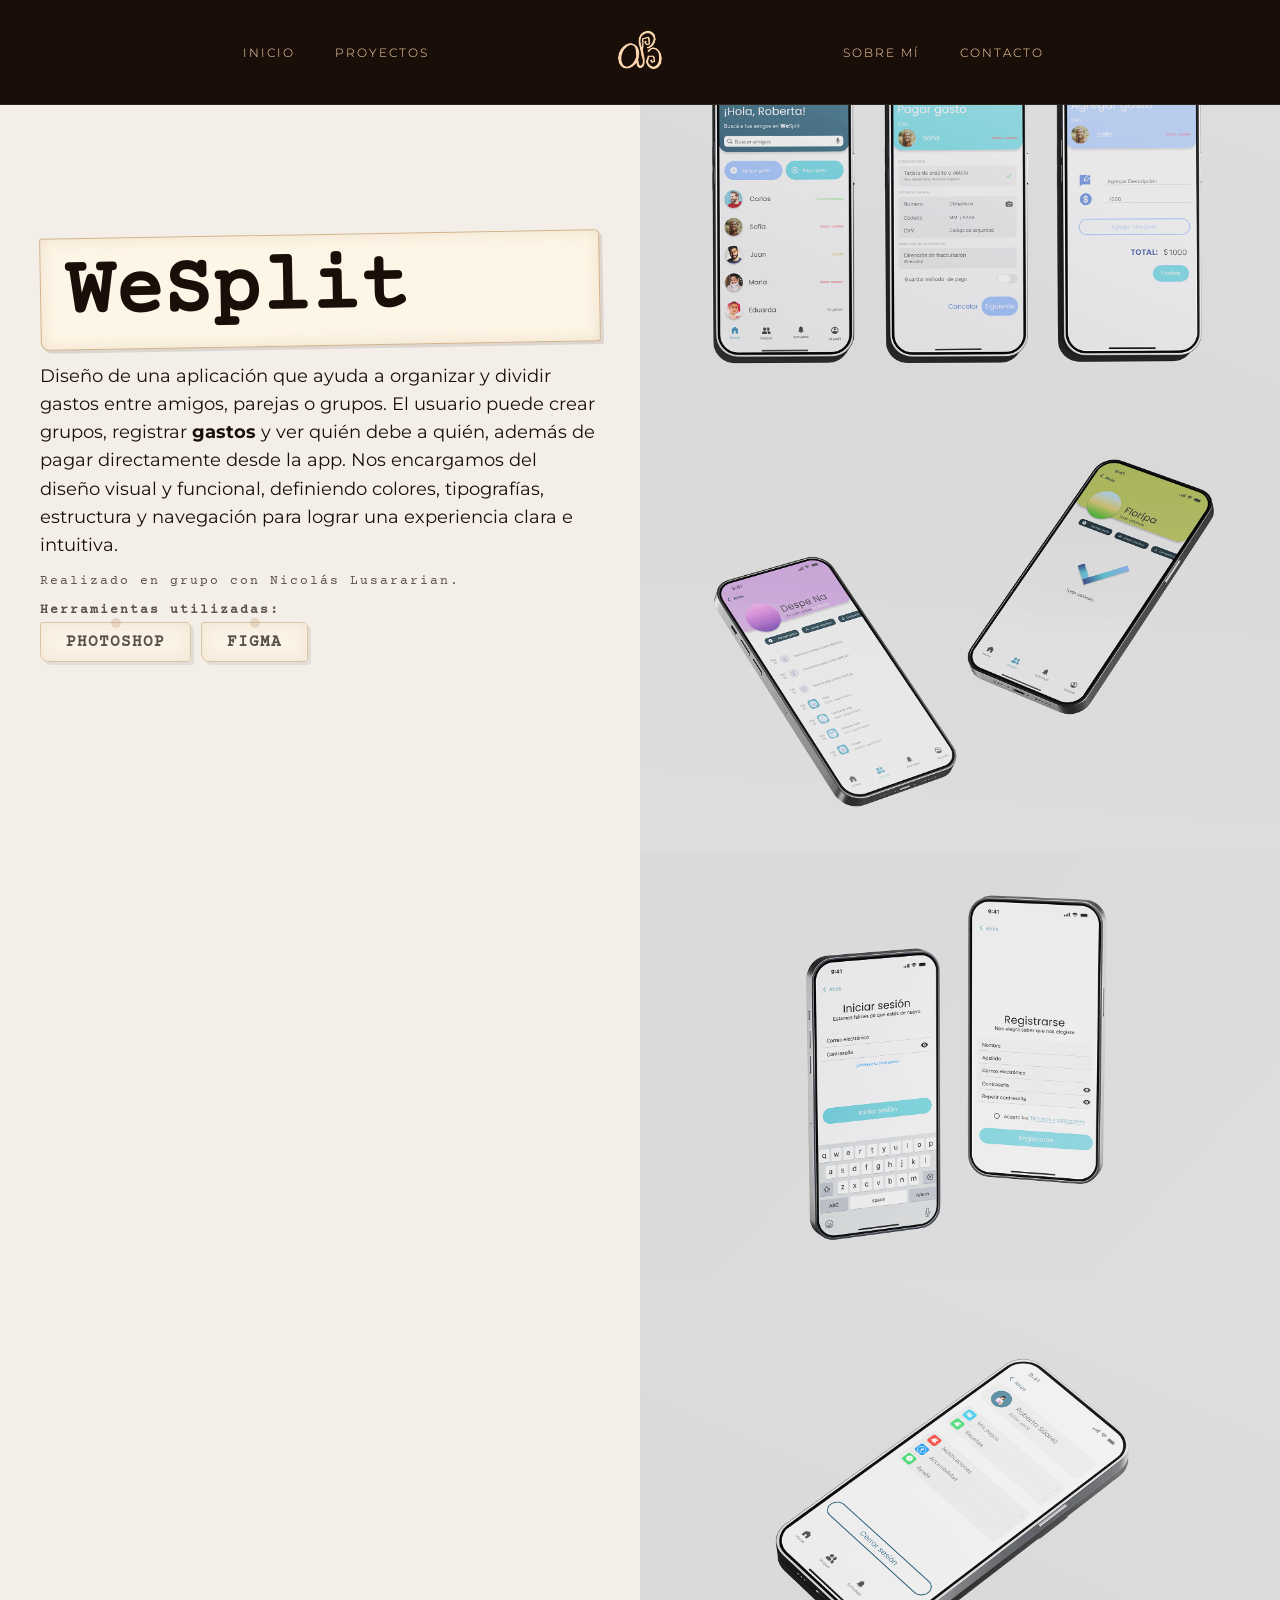
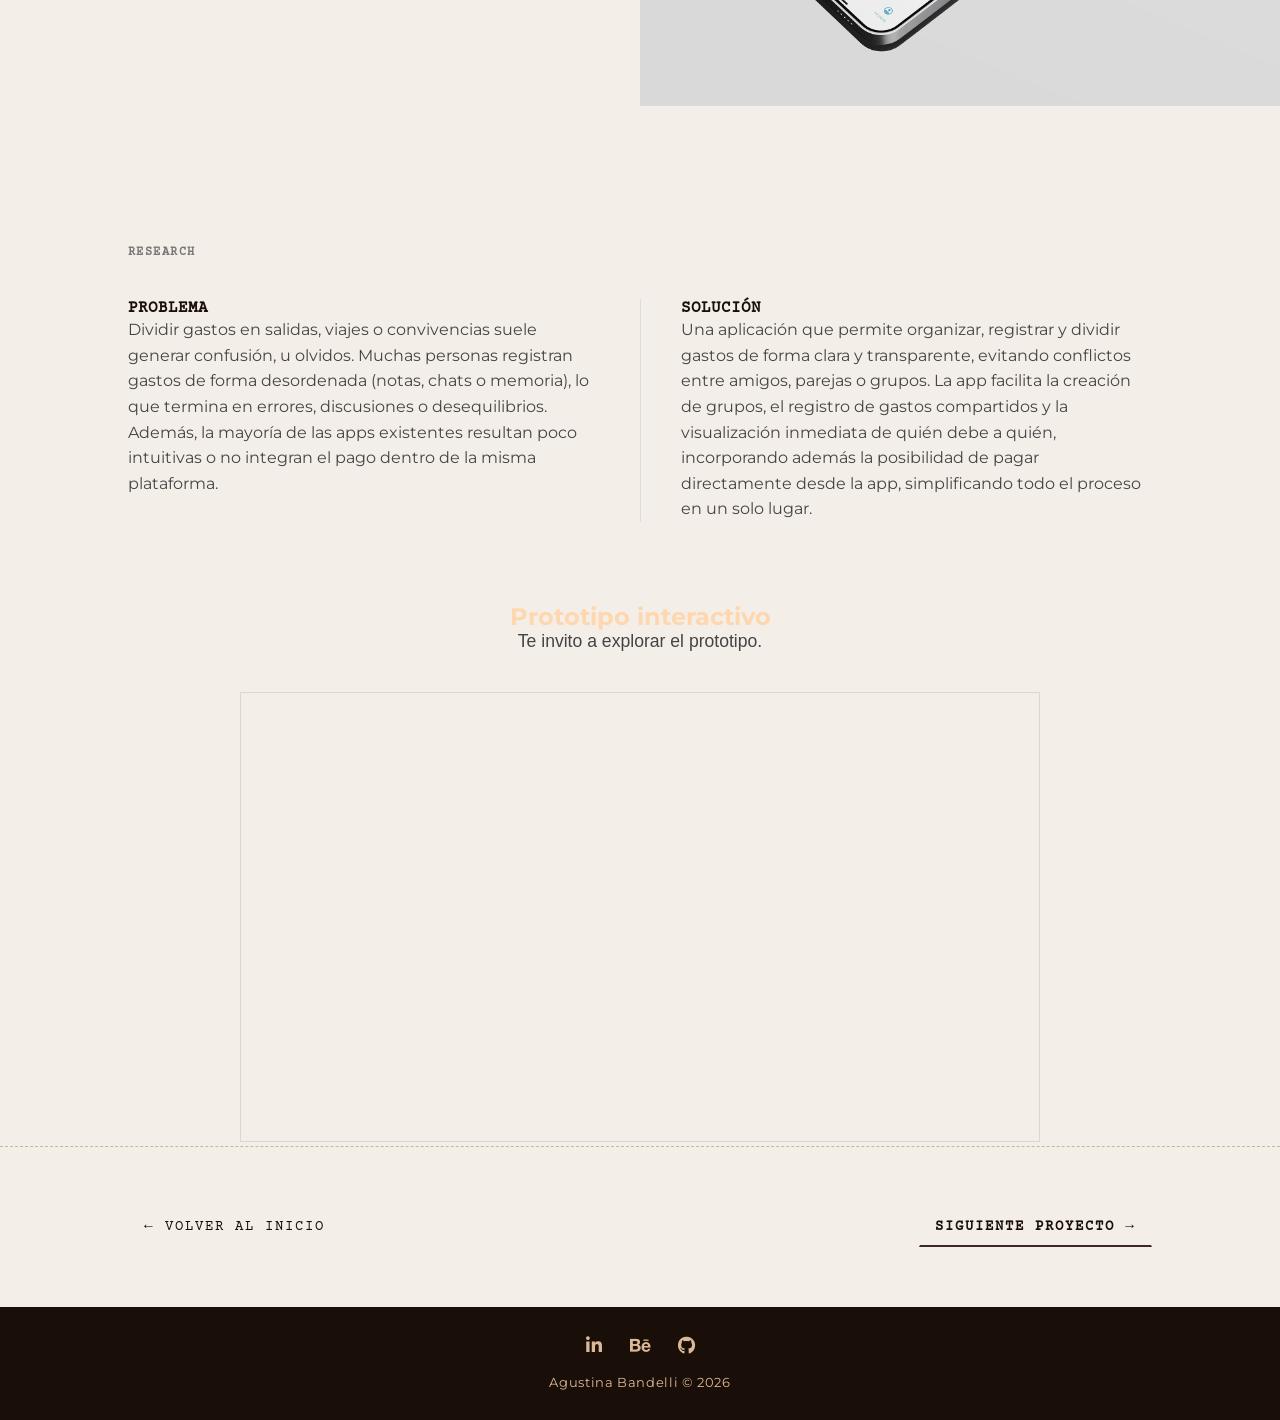
==== commit 84ab97cd: "Refactor code structure for improved readability and maintainability" ====
--- a/proyecto-app.html
+++ b/proyecto-app.html
@@ -43,7 +43,7 @@
             <div>
                 <h2 class="proyecto-titulo">WeSplit</h2>
                 <p class="proyecto-descripcion">
-                    Diseño de una aplicación que ayuda a organizar y dividir gastos entre amigos, parejas o grupos. El usuario puede crear grupos, registrar gastos y ver quién debe a quién, además de pagar directamente desde la app. Nos encargamos del diseño visual y funcional, definiendo colores, tipografías, estructura y navegación para lograr una experiencia clara e intuitiva.</p>
+                    Diseño de una aplicación que ayuda a organizar y dividir gastos entre amigos, parejas o grupos. El usuario puede crear grupos, registrar <b>gastos</b> y ver quién debe a quién, además de pagar directamente desde la app. Nos encargamos del diseño visual y funcional, definiendo colores, tipografías, estructura y navegación para lograr una experiencia clara e intuitiva.</p>
                     <p class="label-herramientas">Realizado en grupo con Nicolás Lusararian.</p>
 
                 <div class="label-herramientas">
--- a/estilos.css
+++ b/estilos.css
@@ -349,6 +349,78 @@
     transform: scale(1.1);
 }
 
+
+.tooltip-nombre {
+    position: absolute;
+    top: -50px; /* Lo ubicamos arriba del dibujo */
+    left: 50%;
+    transform: translateX(-50%) translateY(10px); /* Centrado y un poquito bajado */
+    background-color: var(--color-crema);
+    color: var(--color-oscuro);
+    padding: 6px 16px;
+    border-radius: 4px;
+    font-family: var(--sans-font);
+    font-size: 0.85rem;
+    font-weight: 600;
+    white-space: nowrap; /* Para que el texto no se rompa en dos líneas */
+    
+    /* Lo ocultamos por defecto */
+    opacity: 0;
+    visibility: hidden;
+    transition: all 0.3s ease;
+    pointer-events: none; /* Para que no interfiera con el click */
+    box-shadow: 0 4px 10px rgba(0,0,0,0.3);
+}
+
+/* El triangulito de abajo del cartel (estilo globo de diálogo) */
+.tooltip-nombre::after {
+    content: '';
+    position: absolute;
+    bottom: -5px;
+    left: 50%;
+    transform: translateX(-50%);
+    border-width: 5px 5px 0;
+    border-style: solid;
+    border-color: var(--color-crema) transparent transparent transparent;
+}
+
+/* Aparece el cartelito al hacer hover */
+.item-bodega:hover .tooltip-nombre {
+    opacity: 1;
+    visibility: visible;
+    transform: translateX(-50%) translateY(0); /* Sube suavemente */
+}
+
+.item-vinilo:hover .tooltip-nombre {
+    opacity: 1;
+    visibility: visible;
+    transform: translateX(-50%) translateY(0); /* Sube suavemente */
+}
+.item-folleto:hover .tooltip-nombre {
+    opacity: 1;
+    visibility: visible;
+    transform: translateX(-50%) translateY(0); /* Sube suavemente */
+}
+.item-app:hover .tooltip-nombre {
+    opacity: 1;
+    visibility: visible;
+    transform: translateX(-50%) translateY(0); /* Sube suavemente */
+}
+.item-caja:hover .tooltip-nombre {
+    opacity: 1;
+    visibility: visible;
+    transform: translateX(-50%) translateY(0); /* Sube suavemente */
+}
+.item-uvas:hover .tooltip-nombre {
+    opacity: 1;
+    visibility: visible;
+    transform: translateX(-50%) translateY(0); /* Sube suavemente */
+}
+
+
+
+
+
 /* Efecto sobre abierto/cerrado */
 .sobre-img {
     width: 100%;
@@ -499,7 +571,7 @@
     width: 90%;
     max-width: 550px;
     min-height: 400px; /* Altura mínima para que no se achate */
-    background-image: url('img/papel-contacto.png'); 
+    background-image: url('img/papel-prueba.png'); 
     background-size: cover; /* Cambiado a cover para que no se deforme */
     background-position: center;
     padding: 60px 50px;
@@ -525,7 +597,7 @@
 .btn-cerrar {
     position: absolute;
     top: 15px;
-    right: 25px;
+    right: 45px;
     font-size: 35px;
     cursor: pointer;
     color: #1a0f08; /* Oscuro para que se vea */
@@ -595,7 +667,7 @@
 
 /* ================= SOBRE MI =============== */
 #modalSobreMi .papel-contacto {
-    background-image: url('img/papel-sobremi.png'); 
+    background-image: url('img/papel-prueba.png'); 
     background-size: 100% 100%;
     background-repeat: no-repeat;
     
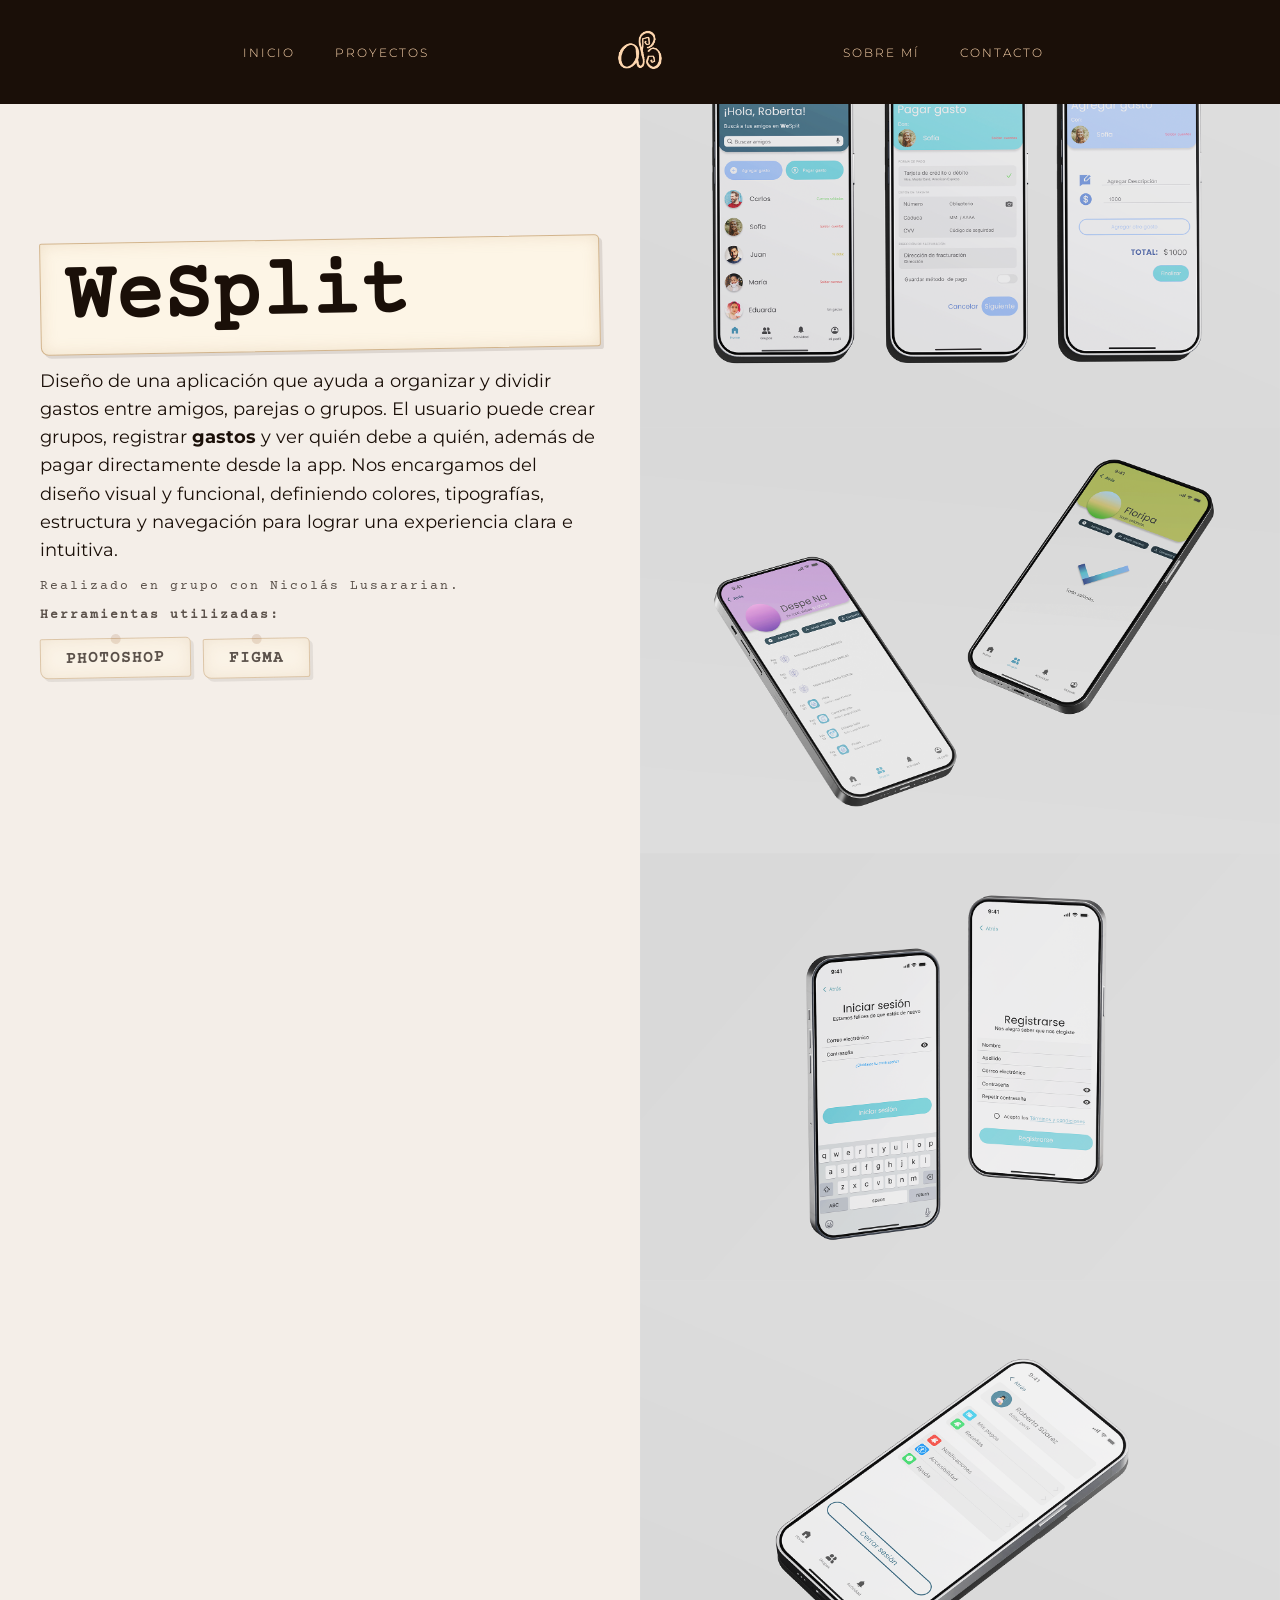
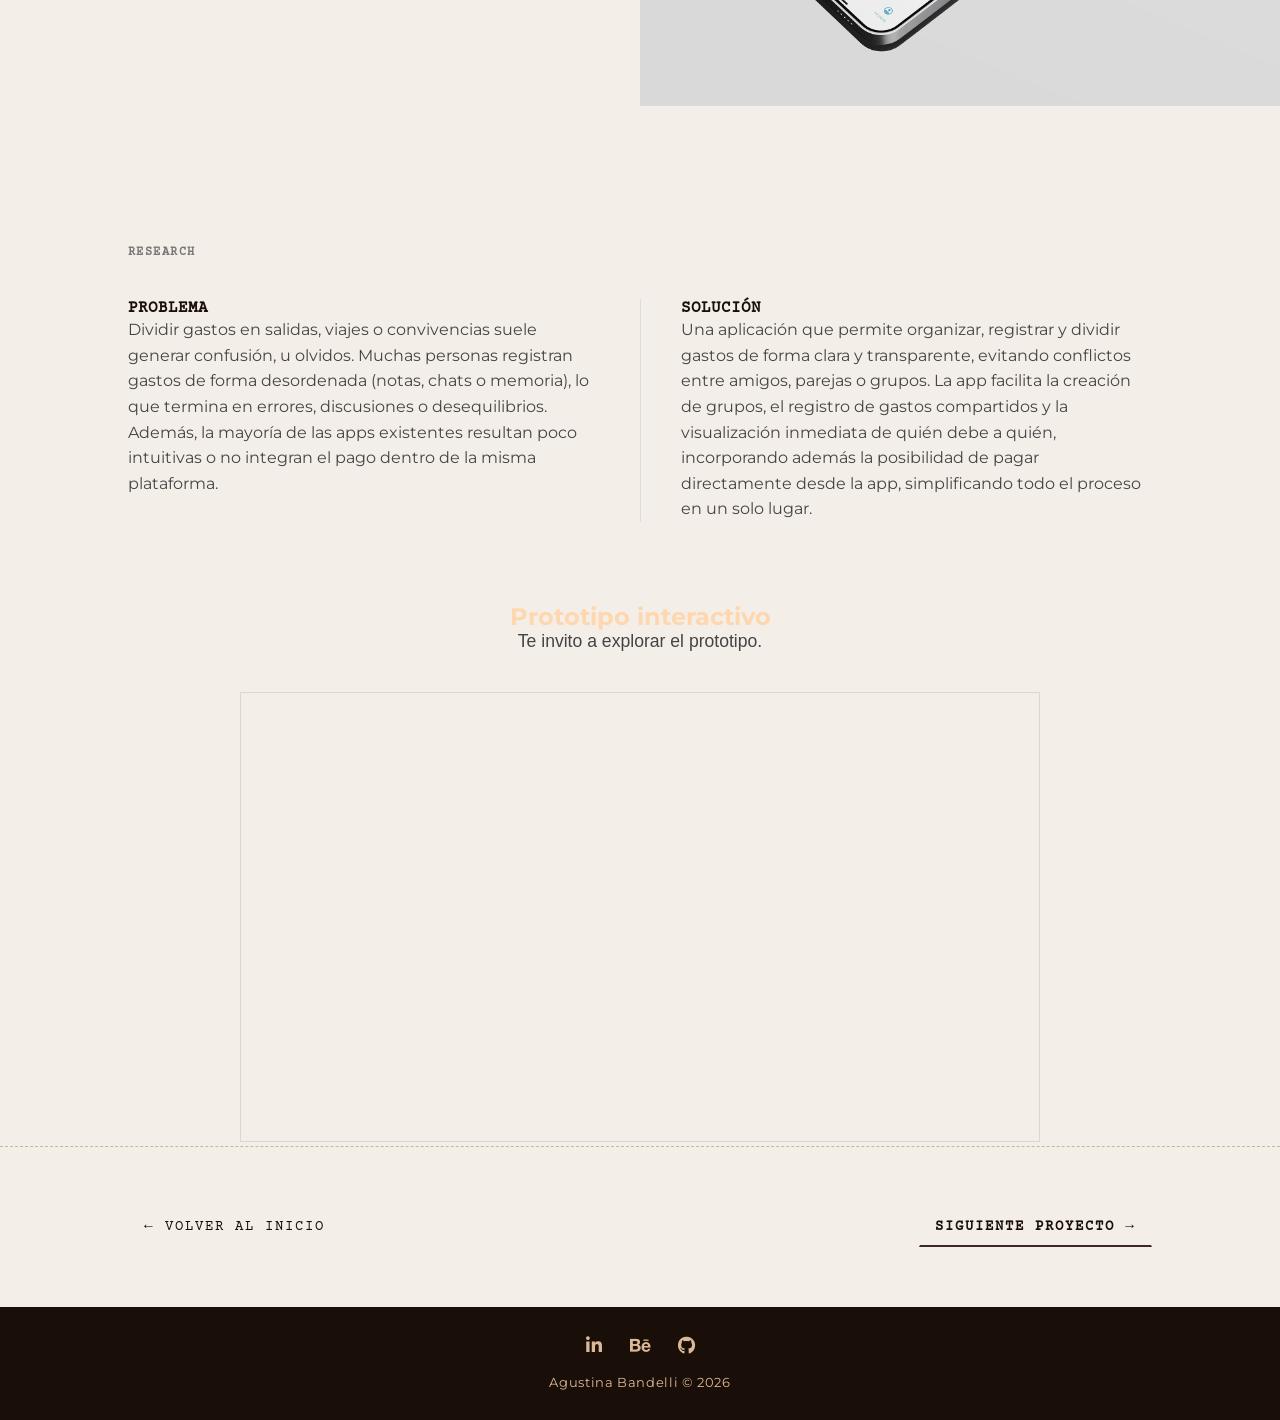
==== commit ef35d8e2: "Update navigation links for consistency and improve styling; adjust font sizes and layout" ====
--- a/proyecto-app.html
+++ b/proyecto-app.html
@@ -17,17 +17,17 @@
         <div class="nav-container">
             <div class="nav-links desktop-only">
                 <a href="index.html">INICIO</a>
-                <a href="#proyectos">PROYECTOS</a>
+                <a href="index.html#proyectos">PROYECTOS</a>
             </div>
 
             <a href="index.html" class="nav-logo">
                 <img src="img/logo-chico-agustina-bandelli.png" alt="">
             </a>
             
-            <div class="nav-links desktop-only">
-                <a href="#sobre-mi">SOBRE MÍ</a>
-                <a href="#contacto">CONTACTO</a>
-            </div>
+           <div class="nav-links desktop-only">
+    <a href="index.html?modal=sobremi">SOBRE MÍ</a>
+    <a href="index.html?modal=contacto">CONTACTO</a>
+</div>
 
             <button class="menu-toggle noVisibleDesktop" id="menu-toggle" aria-label="Abrir menú">
   <span class="menu-icon noVisibleDesktop">☰</span>
--- a/estilos.css
+++ b/estilos.css
@@ -7,6 +7,11 @@
     --sans-font: 'Montserrat', sans-serif;
 }
 
+@font-face {
+    font-family: "Maquina";
+    src: url(tipo/CourierPrime-Regular.ttf);
+}
+
 * {
     margin: 0;
     padding: 0;
@@ -27,44 +32,6 @@
     font-family: var(--sans-font);
 }
 
-
-.titulo-madera {
-    position: absolute;
-    /* 1. Posicionamiento centrado */
-    top: 5%; /* Ajustá este % para subir o bajar la placa según tu imagen */
-    left: 50%;
-    transform: translateX(-50%) rotate(-0.5deg); /* El rotate le da el toque manual */
-    z-index: 10; /* Por encima de la imagen del mueble */
-
-    /* 2. Estética de Madera */
-    background-color: #3e2723; /* Marrón oscuro madera */
-
-    padding: 10px 30px;
-    color: var(--color-crema); /* Tu color crema para el texto */
-    font-family: 'Maquina', Courier, monospace;
-    font-size: 1.2rem;
-    text-transform: uppercase;
-    letter-spacing: 4px;
-    white-space: nowrap; /* Para que no se rompa en dos líneas */
-
-    /* 3. Bordes y Sombras (Efecto Placa) */
-    border: 2px solid #2a1b19;
-    border-radius: 3px;
-    box-shadow: 
-        0 4px 8px rgba(0,0,0,0.5), 
-        inset 0 0 15px rgba(0,0,0,0.4);
-    
-    /* 4. Tornillos (Opcional - solo si sos detallista) */
-    border-left: 8px solid #2a1b19;
-    border-right: 8px solid #2a1b19;
-}
-
-/* ===== TIPOGRAFÍA PERSONALIZADA ===== */
-@font-face {
-    font-family: "Maquina";
-    src: url(tipo/CourierPrime-Regular.ttf);
-}
-
 /* ===== NAVEGACIÓN ===== */
 .nav-principal {
     position: fixed;
@@ -81,6 +48,11 @@
     background: rgba(26, 15, 8, 0.85);
     backdrop-filter: blur(10px);
     border-bottom: 1px solid rgba(245, 230, 211, 0.1);
+}
+
+.nav-fija-proyecto {
+    background: var(--color-oscuro) !important;
+    padding: 15px 0 !important;
 }
 
 .nav-container {
@@ -90,6 +62,14 @@
     align-items: center;
     padding: 0 30px;
 }
+
+/* Desktop: tres columnas */
+@media (min-width: 1025px) {
+    .nav-container {
+        grid-template-columns: 1fr auto 1fr;
+    }
+}
+
 .nav-links {
     display: flex;
     gap: 40px;
@@ -165,7 +145,7 @@
 }
 
 h1 {
-    font-size: clamp(2.5rem, 8vw, 5rem);
+    font-size: clamp(2rem, 8vw, 5rem);
     line-height: 1.2;
     margin: 0;
     color: var(--color-crema);
@@ -201,7 +181,7 @@
     animation-delay: 0.7s;
 }
 
-/* ===== SECCIÓN SCROLL FRASES ===== */
+/* ===== SCROLL FRASES ===== */
 .scroll-container {
     min-height: 150vh;
     display: flex;
@@ -239,23 +219,16 @@
 }
 
 /* ===== GABINETE INTERACTIVO ===== */
-/* Aseguramos que el contenedor de la imagen no meta espacios raros */
+.gabinete-interactivo {
+    position: relative;
+    width: 100%;
+    max-width: 800px;
+    margin: 0 auto 60px;
+}
+
 .gabinete-interactivo picture {
     display: block;
     width: 100%;
-}
-
-.mueble-img {
-    width: 100%;
-    height: auto;
-    display: block;
-}
-
- .gabinete-interactivo {
-    position: relative;
-    width: 100%;
-    max-width: 800px;
-    margin: 0 auto 60px;
 }
 
 .mueble-img {
@@ -284,62 +257,38 @@
     filter: drop-shadow(2px 5px 5px rgba(0,0,0,0.5));
 }
 
-
-
-/* Posicionamiento de cada objeto (relativo al gabinete) */
- .item-sobreMi {
-    top: 65%;
-    left: 52%;
-    width: 10%;
-}
-.item-bodega {
-    top: 65%;
-    left: 83%;
-    width: 9%;
-}
-.item-vinilo {
-    top: 26%;
-    left: 74%;
-    width: 12%;
-}
-.item-folleto {
-    top: 74%;
-    left: 65%;
-    width: 13%;
-}
-.item-app {
-    top: 70%;
-    left: 8%;
-    width: 13%;
-}
-.item-caja {
-    top: 32%;
-    left: 13%;
-    width: 15%;
-}
-.item-contacto {
-    top: 43%;
-    left: 52%;
-    width: 9%;
-} 
-
-
-.item-uvas{
-    top: 68%;
-    left: 25%;
-    width: 9%;
-} 
-
-/* Efectos hover */
-.item-sobreMi:hover img {
-    animation: swing 1.5s ease-in-out infinite;
-    transform-origin: top center;
-}
-@keyframes swing {
-    0%, 100% { transform: rotate(0deg); }
-    25% { transform: rotate(10deg); }
-    75% { transform: rotate(-10deg); }
-}
+.titulo-madera {
+    position: absolute;
+    top: 5%;
+    left: 50%;
+    transform: translateX(-50%) rotate(-0.5deg);
+    z-index: 10;
+    background-color: #3e2723;
+    padding: 10px 30px;
+    color: var(--color-crema);
+    font-family: 'Maquina', Courier, monospace;
+    font-size: 1.2rem;
+    text-transform: uppercase;
+    letter-spacing: 4px;
+    white-space: nowrap;
+    border: 2px solid #2a1b19;
+    border-left: 8px solid #2a1b19;
+    border-right: 8px solid #2a1b19;
+    border-radius: 3px;
+    box-shadow: 0 4px 8px rgba(0,0,0,0.5), inset 0 0 15px rgba(0,0,0,0.4);
+}
+
+/* Posicionamiento objetos (desktop) */
+.item-sobreMi { top: 65%; left: 52%; width: 10%; }
+.item-bodega   { top: 65%; left: 83%; width: 9%; }
+.item-vinilo   { top: 26%; left: 74%; width: 12%; }
+.item-folleto  { top: 74%; left: 65%; width: 13%; }
+.item-app      { top: 70%; left: 8%; width: 13%; }
+.item-caja     { top: 32%; left: 13%; width: 15%; }
+.item-contacto { top: 43%; left: 52%; width: 9%; }
+.item-uvas     { top: 68%; left: 25%; width: 9%; }
+
+/* Hover general (escala) */
 .item-bodega:hover,
 .item-vinilo:hover,
 .item-folleto:hover,
@@ -349,12 +298,24 @@
     transform: scale(1.1);
 }
 
-
+/* Hover específico sobre mí */
+.item-sobreMi:hover img {
+    animation: swing 1.5s ease-in-out infinite;
+    transform-origin: top center;
+}
+
+@keyframes swing {
+    0%, 100% { transform: rotate(0deg); }
+    25% { transform: rotate(10deg); }
+    75% { transform: rotate(-10deg); }
+}
+
+/* Tooltips */
 .tooltip-nombre {
     position: absolute;
-    top: -50px; /* Lo ubicamos arriba del dibujo */
+    top: -50px;
     left: 50%;
-    transform: translateX(-50%) translateY(10px); /* Centrado y un poquito bajado */
+    transform: translateX(-50%) translateY(10px);
     background-color: var(--color-crema);
     color: var(--color-oscuro);
     padding: 6px 16px;
@@ -362,17 +323,14 @@
     font-family: var(--sans-font);
     font-size: 0.85rem;
     font-weight: 600;
-    white-space: nowrap; /* Para que el texto no se rompa en dos líneas */
-    
-    /* Lo ocultamos por defecto */
+    white-space: nowrap;
     opacity: 0;
     visibility: hidden;
     transition: all 0.3s ease;
-    pointer-events: none; /* Para que no interfiera con el click */
+    pointer-events: none;
     box-shadow: 0 4px 10px rgba(0,0,0,0.3);
 }
 
-/* El triangulito de abajo del cartel (estilo globo de diálogo) */
 .tooltip-nombre::after {
     content: '';
     position: absolute;
@@ -384,55 +342,32 @@
     border-color: var(--color-crema) transparent transparent transparent;
 }
 
-/* Aparece el cartelito al hacer hover */
-.item-bodega:hover .tooltip-nombre {
-    opacity: 1;
-    visibility: visible;
-    transform: translateX(-50%) translateY(0); /* Sube suavemente */
-}
-
-.item-vinilo:hover .tooltip-nombre {
-    opacity: 1;
-    visibility: visible;
-    transform: translateX(-50%) translateY(0); /* Sube suavemente */
-}
-.item-folleto:hover .tooltip-nombre {
-    opacity: 1;
-    visibility: visible;
-    transform: translateX(-50%) translateY(0); /* Sube suavemente */
-}
-.item-app:hover .tooltip-nombre {
-    opacity: 1;
-    visibility: visible;
-    transform: translateX(-50%) translateY(0); /* Sube suavemente */
-}
-.item-caja:hover .tooltip-nombre {
-    opacity: 1;
-    visibility: visible;
-    transform: translateX(-50%) translateY(0); /* Sube suavemente */
-}
+/* Mostrar tooltip en hover */
+.item-bodega:hover .tooltip-nombre,
+.item-vinilo:hover .tooltip-nombre,
+.item-folleto:hover .tooltip-nombre,
+.item-app:hover .tooltip-nombre,
+.item-caja:hover .tooltip-nombre,
 .item-uvas:hover .tooltip-nombre {
     opacity: 1;
     visibility: visible;
-    transform: translateX(-50%) translateY(0); /* Sube suavemente */
-}
-
-
-
-
-
-/* Efecto sobre abierto/cerrado */
+    transform: translateX(-50%) translateY(0);
+}
+
+/* Sobre (contacto) */
 .sobre-img {
     width: 100%;
     height: auto;
     display: block;
     transition: opacity 0.2s;
 }
+
 .cerrado {
     position: relative;
     opacity: 1;
     z-index: 1;
 }
+
 .abierto {
     position: absolute;
     bottom: 0;
@@ -440,113 +375,11 @@
     opacity: 0;
     z-index: 2;
 }
-.item-contacto:hover .cerrado {
-    opacity: 0;
-}
-.item-contacto:hover .abierto {
-    opacity: 1;
-}
-
-
-
-/* Sección del papel */
-        .papel-seccion {
-            position: relative;
-            width: 90%;
-            max-width: 900px;
-            margin: 120px auto 60px;
-            display: flex;
-            justify-content: center;
-            align-items: center;
-        }
-        
-        .papel-fondo {
-            width: 100%;
-            height: auto;
-            display: block;
-            filter: drop-shadow(0 10px 15px rgba(0,0,0,0.3));
-        }
-        
-        .texto-sobre-papel {
-            position: absolute;
-            top: 50%;
-            left: 50%;
-            transform: translate(-50%, -50%);
-            width: 80%;
-            max-width: 650px;
-            text-align: left;
-            color: #2b1a0e; /* Color tinta oscura */
-            font-family: "Maquina", "Courier Prime", monospace;
-            padding: 20px;
-        }
-        
-        #typewriter-text {
-            font-size: clamp(1rem, 3vw, 1.4rem);
-            line-height: 1.8;
-        }
-        
-        #typewriter-text p {
-            margin-bottom: 0.8rem;
-            opacity: 0;
-            visibility: hidden;
-        }
-        
-        /* El cursor parpadeante */
-        .cursor::after {
-            content: '|';
-            animation: cursorBlink 0.8s infinite;
-            font-weight: bold;
-        }
-        
-        @keyframes cursorBlink {
-            0%, 100% { opacity: 0; }
-            50% { opacity: 1; }
-        }
-        
-        /* Estilo para los datos (email y teléfono) */
-        .dato-contacto {
-            font-weight: bold;
-            border-bottom: 1px dashed #2b1a0e;
-            cursor: pointer;
-            transition: opacity 0.2s;
-        }
-        .dato-contacto:hover {
-            opacity: 0.7;
-        }
-        
-        
-
-.sello-decorativo {
-    position: absolute;
-    top: 8%;          /* Ajusta estos valores según la posición exacta que quieras */
-    right: 45%;        /* respecto al papel */
-    width: 20%;       /* Tamaño relativo al ancho del papel */
-    max-width: 110px;
-    height: auto;
-    transform: rotate(12deg); /* Ligera rotación para realismo */
-    filter: drop-shadow(3px 3px 5px rgba(0,0,0,0.2));
-    z-index: 5;       /* Por encima del texto (que está en z-index implícito 1) */
-    pointer-events: none; /* Para que no bloquee los clics en los datos */
-    transition: transform 0.2s ease;
-}
-
-/* Opcional: efecto sutil al pasar el mouse */
-.sello-decorativo:hover {
-    transform: rotate(8deg) scale(1.02);
-pointer-events: none;
-
-}
-
-
-
-
-
-
-/* ========================================= */
-/* MODAL DE CONTACTO (Estilos Corregidos)    */
-/* ========================================= */
-
-/* Fondo oscuro detrás del modal */
+
+.item-contacto:hover .cerrado { opacity: 0; }
+.item-contacto:hover .abierto { opacity: 1; }
+
+/* ===== MODALES ===== */
 .modal-overlay {
     position: fixed;
     top: 0;
@@ -554,7 +387,7 @@
     width: 100%;
     height: 100%;
     background: rgba(0, 0, 0, 0.85);
-    display: none; /* Empieza oculto */
+    display: none;
     justify-content: center;
     align-items: center;
     z-index: 2000;
@@ -565,27 +398,22 @@
     display: flex;
 }
 
-/* El Papel */
-.modal-overlay .papel-contacto {
+.papel-contacto {
     position: relative;
     width: 90%;
     max-width: 550px;
-    min-height: 400px; /* Altura mínima para que no se achate */
-    background-image: url('img/papel-prueba.png'); 
-    background-size: cover; /* Cambiado a cover para que no se deforme */
+    min-height: 400px;
+    background-image: url('img/papel-prueba.png');
+    background-size: cover;
     background-position: center;
     padding: 60px 50px;
-    
-    /* Para centrar el texto adentro */
     display: flex;
     flex-direction: column;
     justify-content: center;
-    
-    /* Animación */
     transform: scale(0.7);
     opacity: 0;
     transition: all 0.4s cubic-bezier(0.175, 0.885, 0.32, 1.275);
-    box-shadow: 0 15px 35px rgba(0,0,0,0.6); /* Sombra linda */
+    box-shadow: 0 15px 35px rgba(0,0,0,0.6);
 }
 
 .modal-overlay.active .papel-contacto {
@@ -593,14 +421,23 @@
     opacity: 1;
 }
 
-/* Botón de cerrar */
+/* Específico sobre mí */
+#modalSobreMi .papel-contacto {
+    max-width: 500px;
+    min-height: 600px;
+    padding: 100px 80px;
+    align-items: center;
+    background-size: 100% 100%;
+    background-repeat: no-repeat;
+}
+
 .btn-cerrar {
     position: absolute;
     top: 15px;
     right: 45px;
     font-size: 35px;
     cursor: pointer;
-    color: #1a0f08; /* Oscuro para que se vea */
+    color: #1a0f08;
     z-index: 10;
     transition: transform 0.2s ease;
 }
@@ -609,152 +446,71 @@
     transform: scale(1.2);
 }
 
-/* El sello (si está separado de la imagen del papel) */
-.modal-overlay .sello {
-    position: absolute;
-    top: -20px;
-    right: 40px;
-    width: 80px;
-    height: auto;
-    transform: rotate(15deg);
-}
-
-/* ========================================= */
-/* TEXTO DENTRO DEL MODAL                    */
-/* ========================================= */
 .titulo-maquina {
     font-family: 'Maquina', Courier, monospace;
     font-size: 2.2rem;
     margin-bottom: 20px;
-    color: #1a0f08 !important; /* Forzamos color oscuro */
-    border-bottom: 2px dashed rgba(26, 15, 8, 0.3); /* Un detallito de carta */
+    color: #1a0f08 !important;
+    border-bottom: 2px dashed rgba(26, 15, 8, 0.3);
     padding-bottom: 10px;
 }
 
-/* El contenedor del texto animado */
-#typewriter-modal {
-    color: #1a0f08 !important; /* Tinta oscura */
-    font-family: 'Maquina', Courier, monospace;
-    font-size: 1.1rem;
-    line-height: 1.6;
-    text-align: left;
-}
-
-/* Los párrafos que inyecta JavaScript */
-#typewriter-modal p {
-    color: #1a0f08 !important; /* IMPORTANTÍSIMO: rompe la herencia del color crema */
-    margin-bottom: 15px;
-}
-
-/* FUERZA BRUTA PARA EL COLOR DEL TEXTO */
-
-/* Esto afecta a CUALQUIER párrafo que esté dentro de un papel de contacto o sobre mí */
-.papel-contacto p, 
+/* Fuerza color de texto dentro de los papeles */
+.papel-contacto p,
 .papel-sobre-mi p,
+#typewriter-modal,
+#typewriter-sobreMi {
+    color: #1a0f08 !important;
+    font-family: 'Maquina', Courier, monospace !important;
+    opacity: 1 !important;
+}
+
 #typewriter-modal p,
 #typewriter-sobreMi p {
-    color: #1a0f08 !important; /* El color oscuro de la tinta */
-    opacity: 1 !important;     /* Por si hay alguna transparencia */
-    font-family: 'Maquina', Courier, monospace !important;
-}
-
-/* También para el contenedor por si las moscas */
-.introduccion, 
-#typewriter-modal, 
-#typewriter-sobreMi {
-    color: #1a0f08 !important;
-}
-
-/* ================= SOBRE MI =============== */
-#modalSobreMi .papel-contacto {
-    background-image: url('img/papel-prueba.png'); 
-    background-size: 100% 100%;
-    background-repeat: no-repeat;
-    
-    /* Achicamos el papel en sí */
-    width: 85%; 
-    max-width: 500px; /* Reducido para que sea más estilizado */
-    min-height: 600px;
-    
-    /* Aumentamos el padding para que el texto se "meta" más adentro */
-    padding: 100px 80px; 
-    
-    display: flex;
-    flex-direction: column;
-    justify-content: flex-start;
-    align-items: center; /* Centra el contenido horizontalmente */
-}
-
-/* Ajuste del área específica del texto animado */
-#typewriter-sobreMi {
-    width: 100%;
-    max-width: 350px; /* Esto achica el "ancho" del bloque de texto */
-    text-align: left;
-    line-height: 1.6;
-    font-size: 0.95rem; /* Letra un poco más pequeña para que se vea más elegante */
-}
-
-
-
-
-
-
-
-
-
-
-/*======= PROYECTOS ===== */
-/* --- PROYECTOSSSSSSSSSSSSSSSSSSSSSSSSSS --- */
+    margin-bottom: 15px;
+}
+
+/* ===== PROYECTOS (DETALLE) ===== */
 .detalle-proyecto {
-    padding: 140px 10% 80px 10%; 
-    background-color: #f4eee8; 
+    padding: 140px 10% 80px;
+    background-color: #f4eee8;
     color: #1a0f08;
     font-family: "Maquina";
 }
-.container-proyectos{
+
+.container-proyectos {
     display: grid;
     grid-template-columns: 1fr 1fr;
- 
-    margin: 0 auto;
-
-   background-color: #f4eee8; 
-    
+    background-color: #f4eee8;
     color: #1a0f08;
     font-family: "Maquina";
 }
+
 .left-side {
     position: sticky;
-            top: 0;
-            height: 100vh;
-            display: flex;
-            flex-direction: column;
-            justify-content: center;
-            padding: 40px;
-    
-}
+    top: 0;
+    height: 100vh;
+    display: flex;
+    flex-direction: column;
+    justify-content: center;
+    padding: 40px;
+}
+
 .right-side {
     display: flex;
     flex-direction: column;
-    
-}
-
-
-
+}
 
 .image-container {
-    
     overflow: hidden;
- 
-}
-
-
+}
 
 .image-container img {
     width: 100%;
     height: auto;
-    
     display: block;
 }
+
 .proyecto-header {
     display: flex;
     justify-content: space-between;
@@ -764,36 +520,23 @@
 }
 
 .columna-izquierda {
-    flex: 2; /* Toma más espacio */
+    flex: 2;
 }
 
 .proyecto-titulo {
-    /* Reset de estilos de botón */
-    background: #fdf5e6; /* Color papel hueso */
-    border: 1px solid #d2b48c; /* Borde color canela suave */
-
+    background: #fdf5e6;
+    border: 1px solid #d2b48c;
     padding: 10px 25px;
-    position: relative;
-    
-    /* Tipografía coherente con tu diseño */
     font-family: 'Maquina', Courier, monospace;
     color: #1a0f08;
     font-size: 5rem;
     font-weight: bold;
-
     letter-spacing: 1px;
-
-    /* Efecto de recorte de papel */
-    box-shadow: 3px 3px 0px rgba(26, 15, 8, 0.1), 
-                inset 0 0 15px rgba(210, 180, 140, 0.3);
-    
-    /* Un toque de rotación para que se vea "analógico" */
+    box-shadow: 3px 3px 0px rgba(26, 15, 8, 0.1), inset 0 0 15px rgba(210, 180, 140, 0.3);
     transform: rotate(-1deg);
-    transition: all 0.3s ease;
-    
-    /* Para que no se vea perfecto, bordes levemente desiguales */
     border-radius: 2px 5px 3px 8px;
     margin-bottom: 1rem;
+    margin-top: 2rem;
 }
 
 .proyecto-descripcion {
@@ -820,42 +563,28 @@
 }
 
 .tags-container {
-margin-top: 1rem;
-
+     display: flex;
+     flex-wrap: wrap;
+     gap: 0.75rem;     
+     justify-content: left; 
+     margin-top: 1rem;
 }
 
 .btn-papel-antiguo {
-    /* Reset de estilos de botón */
-    background: #fdf5e6; /* Color papel hueso */
-    border: 1px solid #d2b48c; /* Borde color canela suave */
-
+    background: #fdf5e6;
+    border: 1px solid #d2b48c;
     padding: 10px 25px;
-    position: relative;
-    
-    /* Tipografía coherente con tu diseño */
     font-family: 'Maquina', Courier, monospace;
     color: #1a0f08;
     font-size: 1rem;
     font-weight: bold;
     text-transform: uppercase;
     letter-spacing: 1px;
-
-    /* Efecto de recorte de papel */
-    box-shadow: 3px 3px 0px rgba(26, 15, 8, 0.1), 
-                inset 0 0 15px rgba(210, 180, 140, 0.3);
-    
-    /* Un toque de rotación para que se vea "analógico" */
+    box-shadow: 3px 3px 0px rgba(26, 15, 8, 0.1), inset 0 0 15px rgba(210, 180, 140, 0.3);
     transform: rotate(-1deg);
-    transition: all 0.3s ease;
-    
-    /* Para que no se vea perfecto, bordes levemente desiguales */
     border-radius: 2px 5px 3px 8px;
 }
 
-
-
-
-/* Decoración: un puntito de pegamento o chinche (opcional) */
 .btn-papel-antiguo::before {
     content: '';
     position: absolute;
@@ -864,35 +593,24 @@
     transform: translateX(-50%);
     width: 10px;
     height: 10px;
-    background: rgba(139, 69, 19, 0.2); /* Una manchita sutil */
+    background: rgba(139, 69, 19, 0.2);
     border-radius: 50%;
 }
 
-/* .proyecto-imagen-full img {
-    width: 100%;
-    height: auto;
-    display: block;
-    border-radius: 4px; 
-} */
-
+/* Slider */
 .slider-container {
     position: relative;
     width: 100%;
-    max-width: 1100px; /* Un poco más ancho para que acompañe la altura */
+    max-width: 1100px;
     margin: 60px auto;
     overflow: hidden;
     border-radius: 8px;
-    
-    /* OPCIÓN A: Altura fija (usa esta si quieres que siempre mida lo mismo) */
-    height: 650px; 
-    
-    /* OPCIÓN B: Altura fluida basada en pantalla (se adapta a la ventana) */
-    /* height: 70vh; */ 
+    height: 650px;
 }
 
 .slider {
     display: flex;
-    height: 100%; /* Para que ocupe el alto del contenedor */
+    height: 100%;
     transition: transform 0.5s ease-in-out;
 }
 
@@ -904,145 +622,118 @@
 .slide img {
     width: 100%;
     height: 100%;
-    /* CLAVE: esto hace que la imagen cubra todo el espacio alto 
-       sin deformarse (se recorta un poquito a los costados) */
-    object-fit: cover; 
-    
-    /* Si prefieres que se vea la imagen completa aunque sobren bordes: */
-    /* object-fit: contain; */
-}
-        /* Botones de navegación */
-        button {
-            position: absolute;
-            top: 50%;
-            transform: translateY(-50%);
-            background: rgba(39, 24, 6, 0.5);
-            color: white;
-            border: none;
-            padding: 15px;
-            cursor: pointer;
-            font-size: 18px;
-            transition: 0.3s;
-            z-index: 10;
-            border-radius: 20px;
-        }
-
-        button:hover {
-            background: rgba(0,0,0,0.8);
-        }
-
-        .prev {
-            left: 10px;
-        }
-
-        .next {
-            right: 10px;
-        }
-
-        /* Indicadores/puntos */
-        .dots {
-            position: absolute;
-            bottom: 15px;
-            left: 50%;
-            transform: translateX(-50%);
-            display: flex;
-            gap: 10px;
-            z-index: 10;
-        }
-
-        .dot {
-            width: 12px;
-            height: 12px;
-            border-radius: 50%;
-            background: rgba(255,255,255,0.5);
-            cursor: pointer;
-            transition: 0.3s;
-        }
-
-        .dot.active {
-            background: white;
-            transform: scale(1.2);
-        }
-
-.nav-fija-proyecto {
-    /* Le aplicamos los mismos estilos que tiene cuando hacés scroll */
-    background: var(--color-oscuro) !important;
-    backdrop-filter: blur(10px);
-    border-bottom: 1px solid rgba(245, 230, 211, 0.1);
-    padding: 15px 0 !important;
+    object-fit: cover;
+}
+
+button.prev,
+button.next {
+    position: absolute;
+    top: 50%;
+    transform: translateY(-50%);
+    background: rgba(39, 24, 6, 0.5);
+    color: white;
+    border: none;
+    padding: 15px;
+    cursor: pointer;
+    font-size: 18px;
+    z-index: 10;
+    border-radius: 20px;
+}
+
+button:hover {
+    background: rgba(0,0,0,0.8);
+}
+
+.prev { left: 10px; }
+.next { right: 10px; }
+
+.dots {
+    position: absolute;
+    bottom: 15px;
+    left: 50%;
+    transform: translateX(-50%);
+    display: flex;
+    gap: 10px;
+    z-index: 10;
+}
+
+.dot {
+    width: 12px;
+    height: 12px;
+    border-radius: 50%;
+    background: rgba(255,255,255,0.5);
+    cursor: pointer;
+    transition: 0.3s;
+}
+
+.dot.active {
+    background: white;
+    transform: scale(1.2);
+}
+
+/* Research */
+.eyebrow {
+    font-size: 0.75rem;
+    letter-spacing: 0.12em;
+    color: #777;
+    margin-bottom: 40px;
+}
+
+.research-grid {
+    display: grid;
+    grid-template-columns: 1fr auto 1fr;
+    gap: 40px;
+}
+
+.divider {
+    width: 1px;
+    background: #ddd;
 }
 
 .block p {
-  line-height: 1.6;
-  color: #444;
-  font-family: var(--sans-font);
-}
-
-
-
-/* RESEARCH: arriba, pegado a la izquierda */
-.eyebrow {
-  font-size: 0.75rem;
-  letter-spacing: 0.12em;
-  color: #777;
-  margin-bottom: 40px;
-}
-
-/* Grid SOLO para problema + solución */
-
-
-.research-grid {
-  display: grid;
-  grid-template-columns: 1fr auto 1fr;
-  gap: 40px;
-}
-
-.divider {
-  width: 1px;
-  background: #ddd;
-}
-
-
-
-/* PROTOTIPOS */
+    line-height: 1.6;
+    color: #444;
+    font-family: var(--sans-font);
+}
+
+/* Prototipos */
 .prototipos-section {
-  text-align: center;
- 
-  background-color: #f4eee8;
+    text-align: center;
+    background-color: #f4eee8;
 }
 
 .prototipos-section .intro-text {
-  font-family: "Poppins", sans-serif;
-  font-size: 1.1rem;
-  color: #444;
-  margin-bottom: 40px;
+    font-family: "Poppins", sans-serif;
+    font-size: 1.1rem;
+    color: #444;
+    margin-bottom: 40px;
 }
 
 .prototipos-container {
-  display: flex;
-  justify-content: center;
-  align-items: flex-start;
-  gap: 40px;
-  flex-wrap: wrap;
+    display: flex;
+    justify-content: center;
+    align-items: flex-start;
+    gap: 40px;
+    flex-wrap: wrap;
 }
 
 .prototipo {
-  flex: 1 1 45%;
-  text-align: center;
-}
-
-
-/* BOTONES DE VOVLER */
+    flex: 1 1 45%;
+    text-align: center;
+}
+
+/* Navegación entre proyectos */
 .navegacion-proyectos {
     display: flex;
     justify-content: space-between;
     align-items: center;
     padding: 60px 10%;
-    background-color: #f4eee8; /* El mismo fondo que tu detalle-proyecto */
+    background-color: #f4eee8;
     border-top: 1px dashed #d2b48c;
 }
 
-.btn-volver, .btn-siguiente {
+.btn-volver,
+.btn-siguiente {
     text-decoration: none;
     font-family: 'Maquina', Courier, monospace;
     font-size: 0.9rem;
@@ -1053,7 +744,8 @@
     border: 1px solid transparent;
 }
 
-.btn-volver:hover, .btn-siguiente:hover {
+.btn-volver:hover,
+.btn-siguiente:hover {
     background: #fdf5e6;
     border: 1px solid #d2b48c;
     transform: translateY(-2px);
@@ -1062,8 +754,7 @@
 
 .btn-siguiente {
     font-weight: bold;
-    /* Un toque de color para resaltar que es el camino principal */
-    border-bottom: 2px solid #3e2723; 
+    border-bottom: 2px solid #3e2723;
 }
 
 .flecha {
@@ -1071,34 +762,26 @@
     transition: transform 0.3s ease;
 }
 
-.btn-volver:hover .flecha {
-    transform: translateX(-5px);
-}
-
-.btn-siguiente:hover .flecha {
-    transform: translateX(5px);
-}
-
-
-/* VIDEO */
+.btn-volver:hover .flecha { transform: translateX(-5px); }
+.btn-siguiente:hover .flecha { transform: translateX(5px); }
+
+/* Video demo */
 .demo-video {
-  width: 100%;
-  max-width: 800px;
-  border-radius: 10px;
-  box-shadow: 0 5px 15px rgba(0,0,0,0.1);
+    width: 100%;
+    max-width: 800px;
+    border-radius: 10px;
+    box-shadow: 0 5px 15px rgba(0,0,0,0.1);
 }
 
 .proyecto-demo {
-  text-align: center;
-
-  padding: 2rem;
-  display: flex;
-  flex-direction: column; 
-  align-items: center;
-  gap: 1.5rem; 
-  background-color:#f4eee8;
-}
-
+    text-align: center;
+    padding: 2rem;
+    display: flex;
+    flex-direction: column;
+    align-items: center;
+    gap: 1.5rem;
+    background-color: #f4eee8;
+}
 
 /* ===== FOOTER ===== */
 .footer {
@@ -1108,64 +791,52 @@
     color: var(--color-crema);
     background-color: var(--color-oscuro);
 }
+
 .footer-social {
     display: flex;
     justify-content: center;
     gap: 28px;
     margin-bottom: 20px;
 }
+
 .footer-social a {
     text-decoration: none;
 }
+
 .footer-social i {
     color: var(--color-crema);
     font-size: 18px;
     opacity: 0.85;
     transition: opacity 0.3s, transform 0.3s;
 }
+
 .footer-social a:hover i {
     opacity: 1;
     transform: translateY(-3px);
 }
+
 .footer p {
     opacity: 0.85;
     letter-spacing: 0.05em;
 }
 
 /* ===== RESPONSIVE ===== */
-/* Desktop: ocultar botón hamburguesa */
 @media (min-width: 1025px) {
-
     .desktop-only {
         display: flex !important;
     }
     .menu-toggle {
         display: none !important;
     }
-
-    .gabinete-interactivo {
-        max-width: 1000px; /* O el ancho que prefieras para desktop */
-    }
-
-     .nav-container {
-        grid-template-columns: 1fr auto 1fr;  /* ← agregás esto */
-    }
-    .desktop-only {
-        display: flex !important;
-    }
-    .menu-toggle {
-        display: none !important;
-    }
     .gabinete-interactivo {
         max-width: 1000px;
     }
 }
 
-/* Tablet y Móvil */
+/* Tablet y móvil */
 @media (max-width: 1024px) {
-     .nav-container {
-        grid-template-columns: 1fr auto;   /* solo dos columnas */
-        align-items: center;
+    .nav-container {
+        grid-template-columns: 1fr auto;
     }
 
     .desktop-only {
@@ -1174,12 +845,12 @@
 
     .menu-toggle {
         display: flex;
-        grid-column: 2;              /* columna derecha */
+        grid-column: 2;
         justify-self: end;
     }
 
     .nav-logo {
-        grid-column: 1;              /* columna izquierda */
+        grid-column: 1;
         justify-self: start;
     }
 
@@ -1187,12 +858,13 @@
         padding: 25px 0;
     }
 
-    /* Menú móvil activo */
+    /* Menú activo */
     .nav-principal.active {
         background: rgba(26, 15, 8, 0.95);
         backdrop-filter: blur(10px);
         height: 100vh;
     }
+
     .nav-principal.active .nav-container {
         display: flex;
         flex-direction: column;
@@ -1201,6 +873,7 @@
         height: 100vh;
         position: relative;
     }
+
     .nav-principal.active .desktop-only {
         display: flex !important;
         flex-direction: column;
@@ -1208,54 +881,56 @@
         gap: 30px;
         margin: 30px 0;
     }
+
     .nav-principal.active .nav-links a {
         font-size: 1.2rem;
     }
+
     .nav-principal.active .nav-logo {
         order: -1;
         margin-bottom: 40px;
     }
+
     .nav-principal.active .menu-toggle {
         position: absolute;
         top: 25px;
         right: 30px;
     }
+
     .nav-principal.active .menu-icon {
         display: none;
     }
+
     .nav-principal.active .close-icon {
         display: block;
     }
 
-    /* Ajustes de gabinete en móvil */
+    /* Gabinete responsive */
     .gabinete-interactivo {
         max-width: 90%;
     }
 
-    /* Achicamos el papel para que no toque los bordes del celu */
     .modal-overlay .papel-contacto,
     #modalSobreMi .papel-contacto {
         width: 92%;
-        max-width: 340px; /* Ancho ideal para celulares */
-        min-height: 500px; /* Un poco menos alto */
-        padding: 60px 30px; /* Mucho menos padding lateral */
+        max-width: 340px;
+        min-height: 500px;
+        padding: 60px 30px;
         background-size: 100% 100%;
     }
 
-    /* Ajustamos el tamaño del texto para que quepa bien */
     .titulo-maquina {
-        font-size: 1.5rem; /* Título más chico */
+        font-size: 1.5rem;
         margin-bottom: 15px;
     }
 
-    #typewriter-modal, 
+    #typewriter-modal,
     #typewriter-sobreMi {
-        font-size: 0.9rem; /* Letra un poco más pequeña */
-        max-width: 100%;   /* Que use todo el ancho disponible del padding */
+        font-size: 0.9rem;
+        max-width: 100%;
         line-height: 1.4;
     }
 
-    /* El botón de cerrar (la X) un poco más grande para el dedo */
     .btn-cerrar {
         top: 10px;
         right: 15px;
@@ -1263,99 +938,27 @@
     }
 
     .proyecto-header {
-        flex-direction: column; /* Se apila en tablet/móvil */
+        flex-direction: column;
         text-align: left;
     }
-    
+
     .columna-derecha {
         text-align: left;
     }
-    
-    .tags-container {
-        justify-content: flex-start;
-    }
-    
+
     .proyecto-titulo {
         font-size: 3rem;
     }
 
-
-    /* ===== GABINETE INTERACTIVO ===== */
-.gabinete-interactivo {
-    position: relative;
-    width: 100%;
-    max-width: 800px;
-    margin: 0 auto 60px;
-}
-
-.mueble-img {
-    width: 100%;
-    height: auto;
-    display: block;
-}
-
-.capa-objetos {
-    position: absolute;
-    top: 0;
-    left: 0;
-    width: 100%;
-    height: 100%;
-}
-
-.item-gabinete {
-    position: absolute;
-    display: block;
-    transition: transform 0.3s ease;
-}
-
-.item-gabinete img {
-    width: 100%;
-    height: auto;
-    filter: drop-shadow(2px 5px 5px rgba(0,0,0,0.5));
-}
-
-/* Posicionamiento de cada objeto (relativo al gabinete) */
-.item-sobreMi {
-    top: 56%;
-    left: 64%;
-    width: 24%;
-}
-.item-bodega {
-    top: 79%;
-    left: 70%;
-    width: 16%;
-}
-.item-vinilo {
-    top: 79%;
-    left: 40%;
-    width: 22%;
-}
-.item-folleto {
-    top: 84%;
-    left: 11%;
-    width: 25%;
-}
-.item-app {
-    top: 17%;
-    left: 65%;
-    width: 23%;
-}
-.item-caja {
-    top: 19%;
-    left: 10%;
-    width: 25%;
-}
-.item-contacto {
-    top: 42%;
-    left: 65%;
-    width: 24%;
-}
-
-.item-uvas{
-    top: 17%;
-    left: 42%;
-    width: 15%;
-} 
+    /* Objetos reposicionados */
+    .item-sobreMi  { top: 56%; left: 64%; width: 24%; }
+    .item-bodega   { top: 79%; left: 70%; width: 16%; }
+    .item-vinilo   { top: 79%; left: 40%; width: 22%; }
+    .item-folleto  { top: 84%; left: 11%; width: 25%; }
+    .item-app      { top: 17%; left: 65%; width: 23%; }
+    .item-caja     { top: 19%; left: 10%; width: 25%; }
+    .item-contacto { top: 42%; left: 65%; width: 24%; }
+    .item-uvas     { top: 17%; left: 42%; width: 15%; }
 }
 
 /* Móvil pequeño */
@@ -1363,42 +966,17 @@
     .nav-container {
         padding: 0 20px;
     }
+
     .nav-logo img {
         height: 50px;
     }
+
     .nav-scrolled .nav-logo img {
         height: 40px;
     }
+
     .footer {
         padding: 20px;
-    }
-    
-    /* Ajustar posiciones del gabinete para que no se desborden */
-    .item-sobreMi { top: 56%; left: 64%; width: 24%; }
-    .item-bodega { top: 79%; left: 70%; width: 16%; }
-    .item-vinilo { top: 79%; left: 40%; width: 22%; }
-    .item-folleto { top: 84%; left: 11%; width: 25%; }
-    .item-app { top: 17%; left: 65%; width: 23%; }
-    .item-caja { top: 19%; left: 10%; width: 25%; }
-    .item-contacto { top: 42%; left: 65%; width: 24%; }
-    .item-uvas{
-    top: 17%;
-    left: 42%;
-    width: 15%;
-} 
-
-    .texto-sobre-papel {
-                width: 85%;
-                padding: 10px;
-            }
-            #typewriter-text {
-                font-size: small;
-            }
-
-            .sello-decorativo {
-        top: 5%;          /* Ajusta estos valores según la posición exacta que quieras */
-    right: 45%;        /* respecto al papel */
-    width: 15%; 
     }
 
     .modal-overlay .papel-contacto,
@@ -1406,7 +984,7 @@
         padding: 50px 25px;
         min-height: 450px;
     }
-    
+
     .titulo-maquina {
         font-size: 1.3rem;
     }
@@ -1414,44 +992,41 @@
     .titulo-madera {
         font-size: 0.9rem;
         padding: 8px 20px;
-        top: 3%; /* Un poquito más arriba en celulares */
+        top: 3%;
         letter-spacing: 2px;
     }
 
     .research-grid {
         grid-template-columns: 1fr;
-        margin-left: 0;}
-
-        .slider-container {
-        height: 400px; /* Más bajito para móvil */
-    }
-
-    
-
-.navegacion-proyectos {
+    }
+
+    .slider-container {
+        height: 400px;
+    }
+
+    .navegacion-proyectos {
         flex-direction: column;
         gap: 30px;
         text-align: center;
     }
-    
-    .btn-volver, .btn-siguiente {
+
+    .btn-volver,
+    .btn-siguiente {
         width: 100%;
     }
 
     .prototipos-container {
-    flex-direction: column;
-    align-items: center; 
-    gap: 32px;
-  }
-
-  .container-proyectos {
+        flex-direction: column;
+        align-items: center;
+        gap: 32px;
+    }
+
+    .container-proyectos {
         grid-template-columns: 1fr;
-      
     }
 
     .left-side {
         position: relative;
-       padding-top: 5rem;
-    }
-    
+        padding-top: 5rem;
+    }
 }
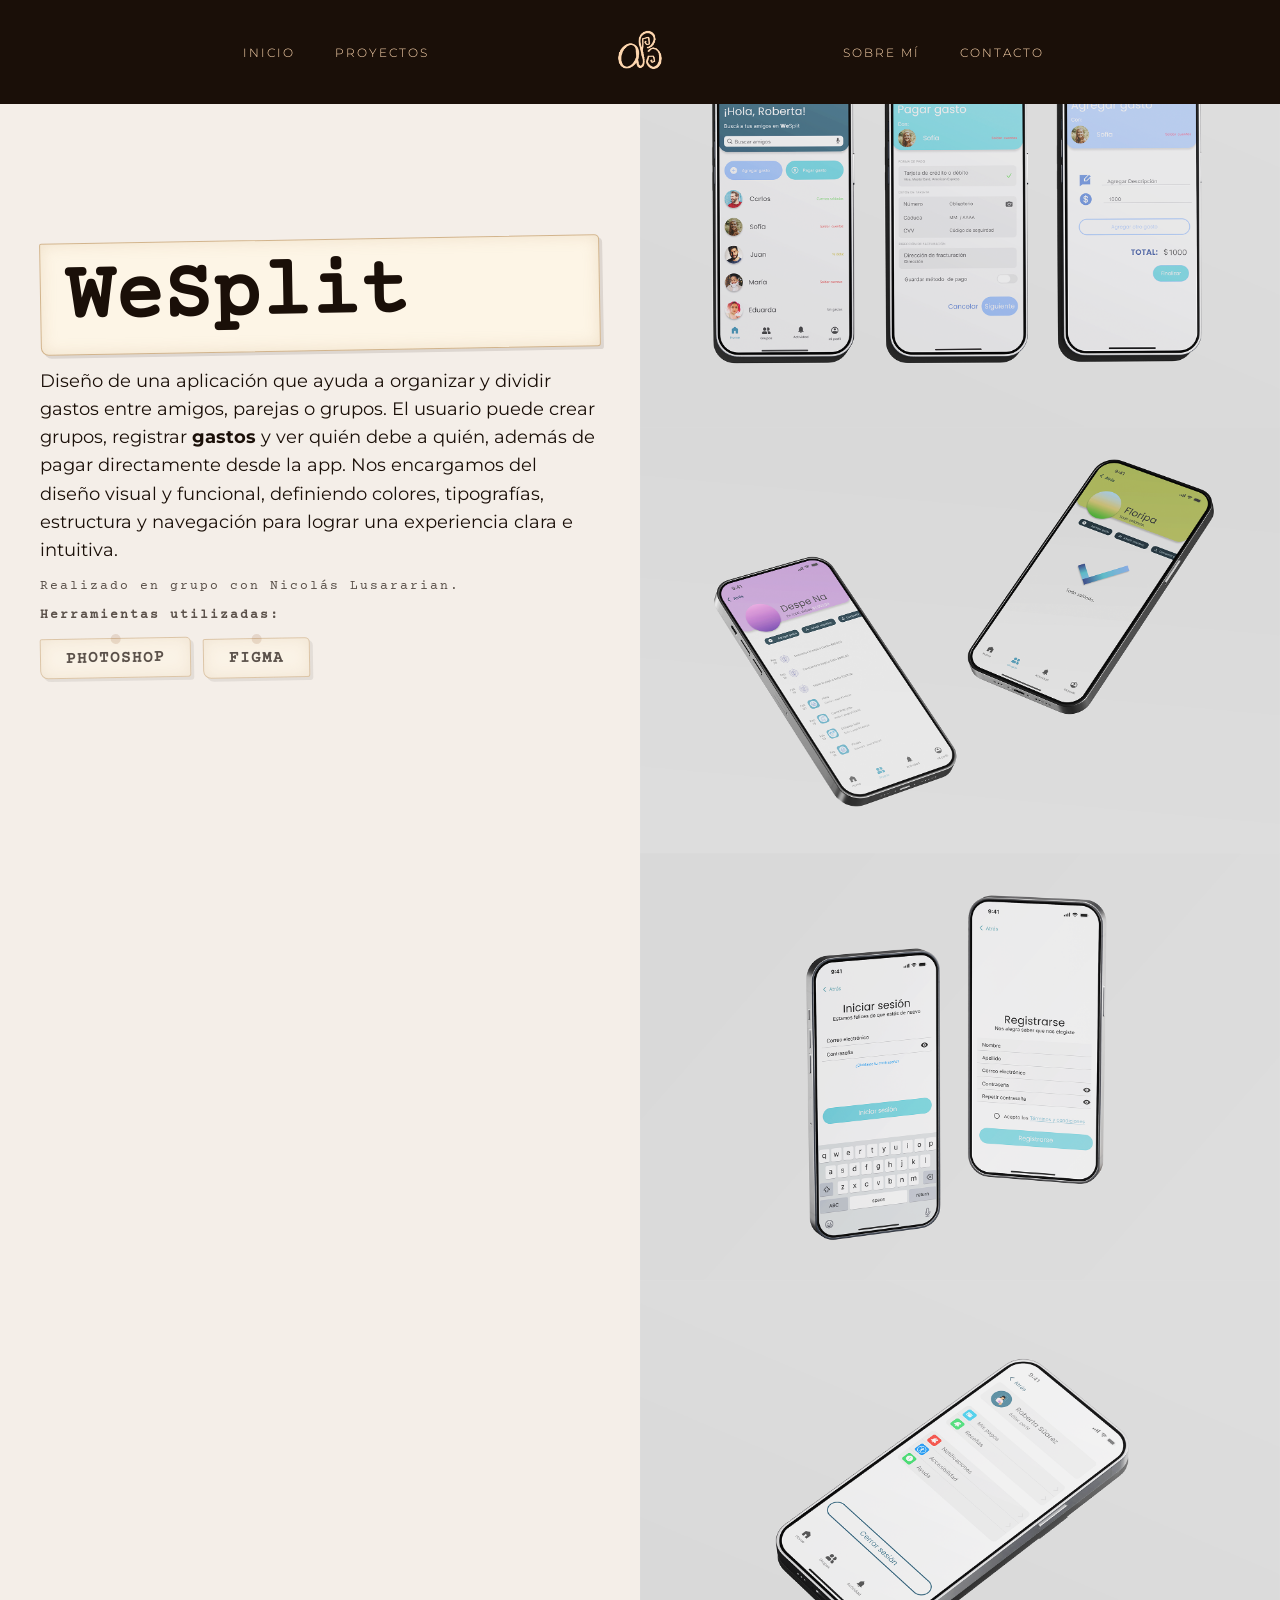
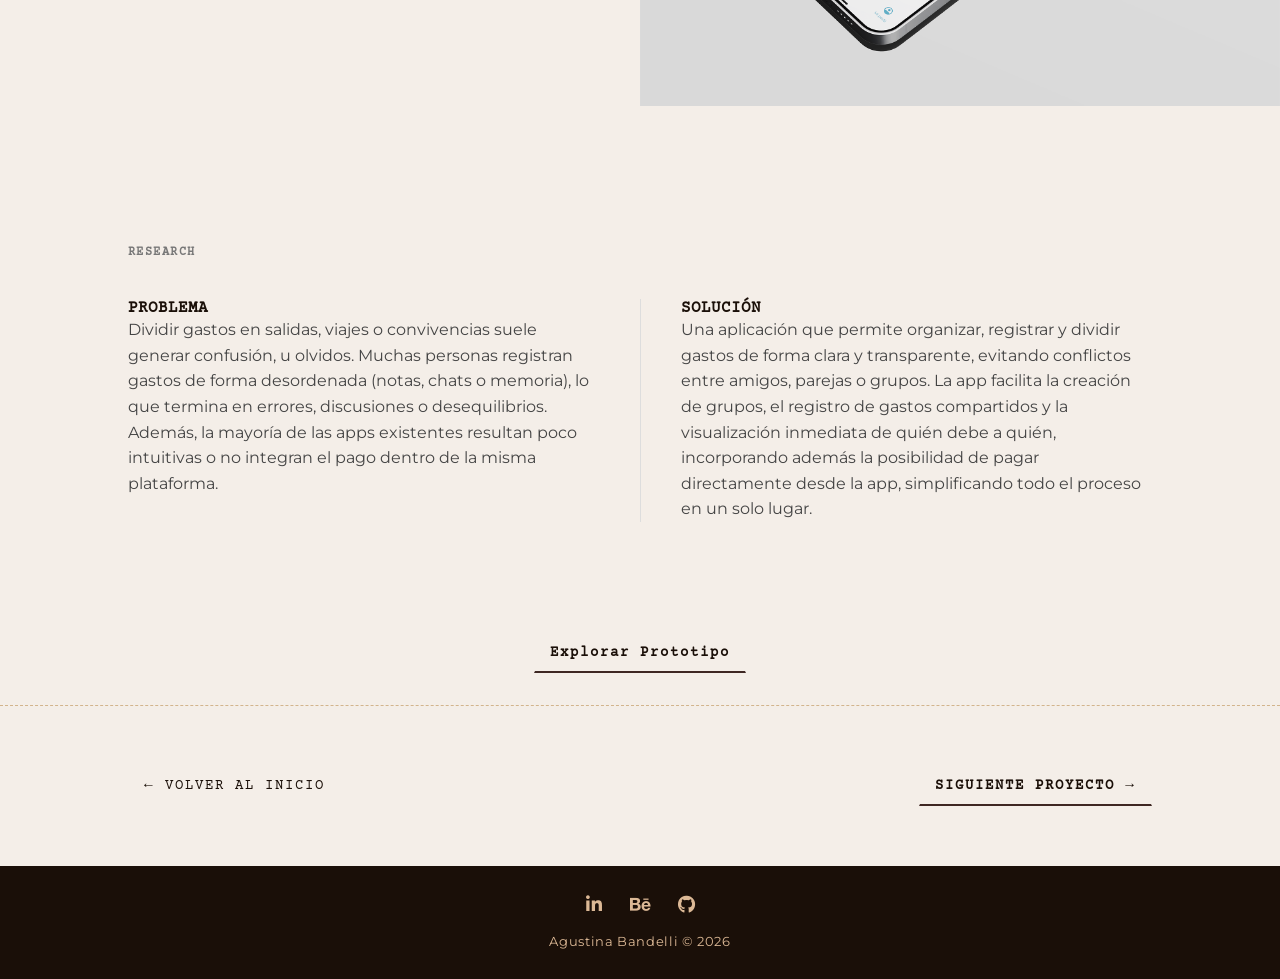
==== commit da373cfb: "Remove unused image assets and update prototype section with a link to the Figma demo" ====
--- a/proyecto-app.html
+++ b/proyecto-app.html
@@ -108,17 +108,8 @@
 
 </section>
 
-<section class="prototipos-section large-container">
-  <h2>Prototipo interactivo</h2>
-  <p class="intro-text">
-    Te invito a explorar el prototipo.
-  </p>
-
-  <div class="prototipos-container">
-    <div class="prototipo">
-      <iframe style="border: 1px solid rgba(0, 0, 0, 0.1);" width="800" height="450" src="https://embed.figma.com/proto/IORigceQZfmXytnATFCV9f/WeSplit-App?node-id=103-1793&scaling=contain&content-scaling=fixed&page-id=2%3A3&embed-host=share" allowfullscreen></iframe>
-    </div>
-  </div>
+<section class="proyecto-demo large-container">
+ <a href="https://www.figma.com/proto/IORigceQZfmXytnATFCV9f/WeSplit-App?node-id=157-6714&p=f&t=rvFEnwhDQmm3QFE1-1&scaling=contain&content-scaling=fixed&page-id=2%3A3" target="_blank" class="btn-siguiente">Explorar Prototipo</a>
 </section>
 
 
